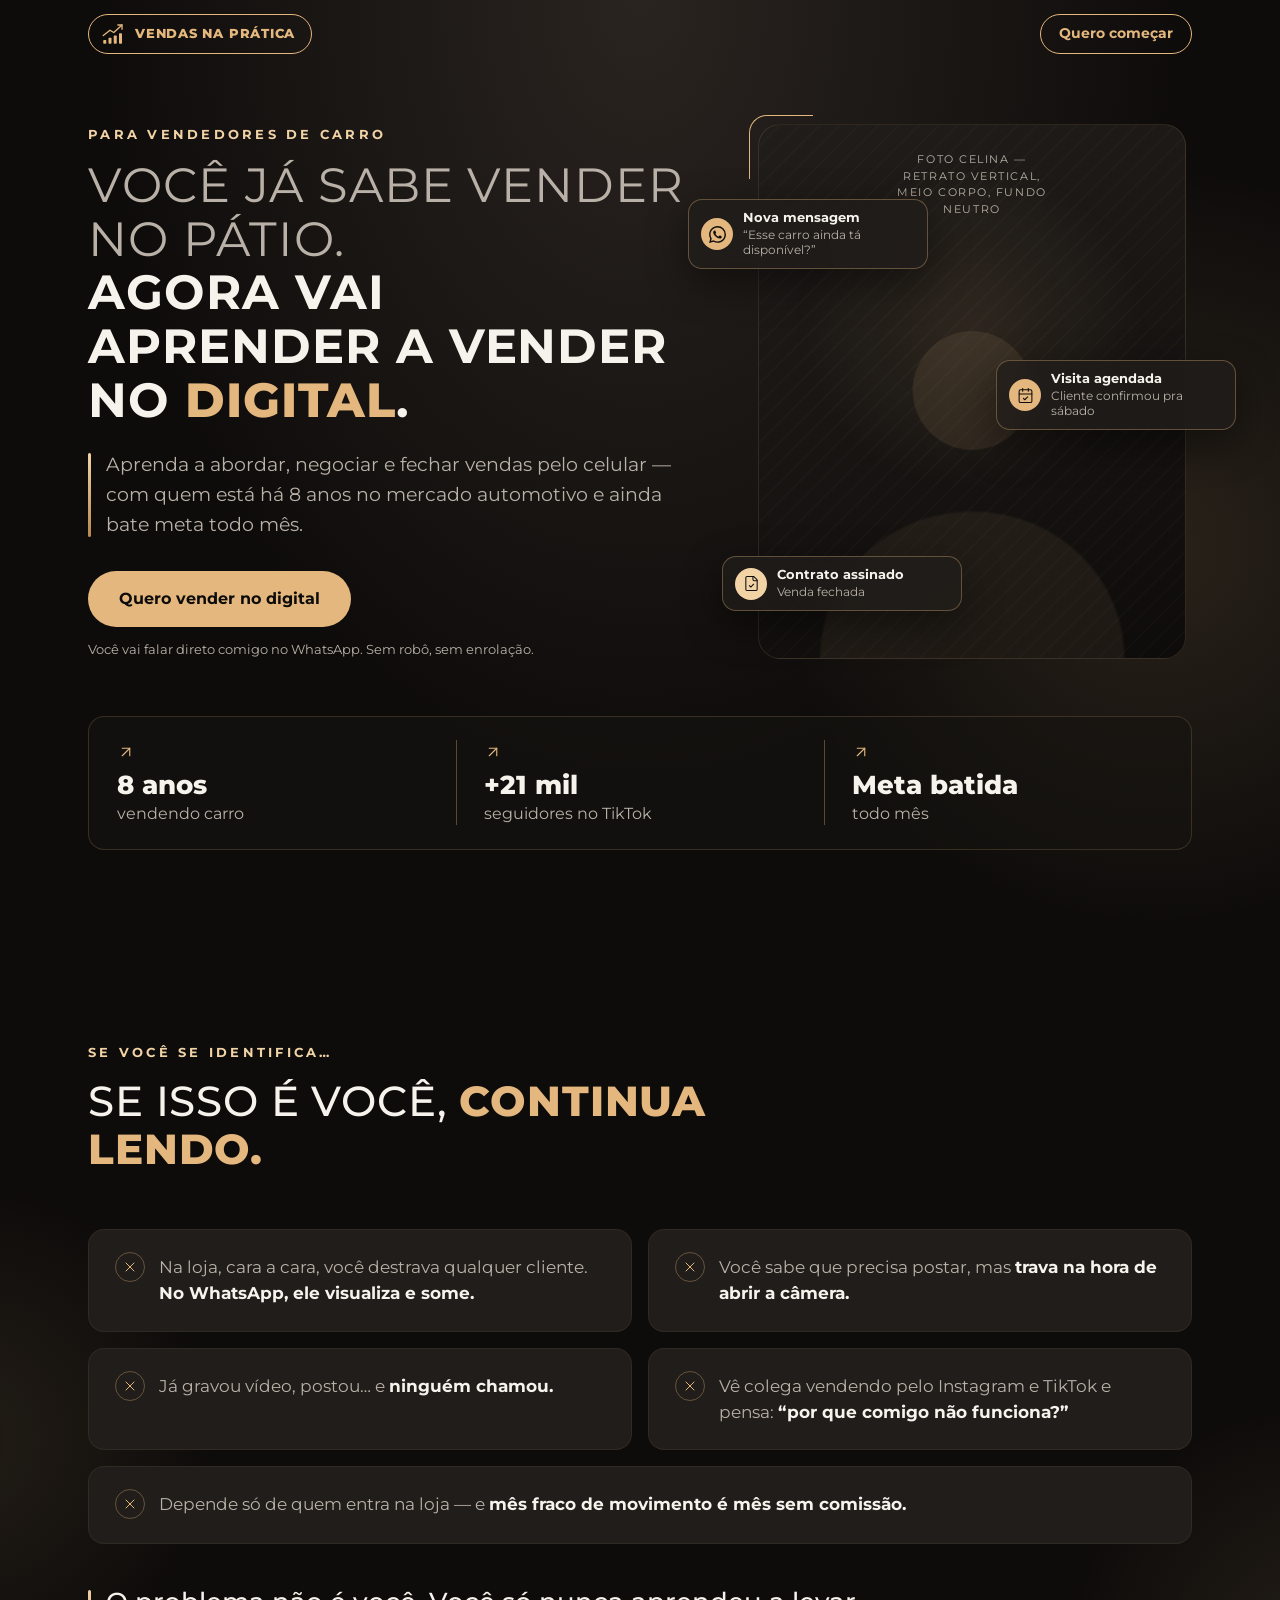
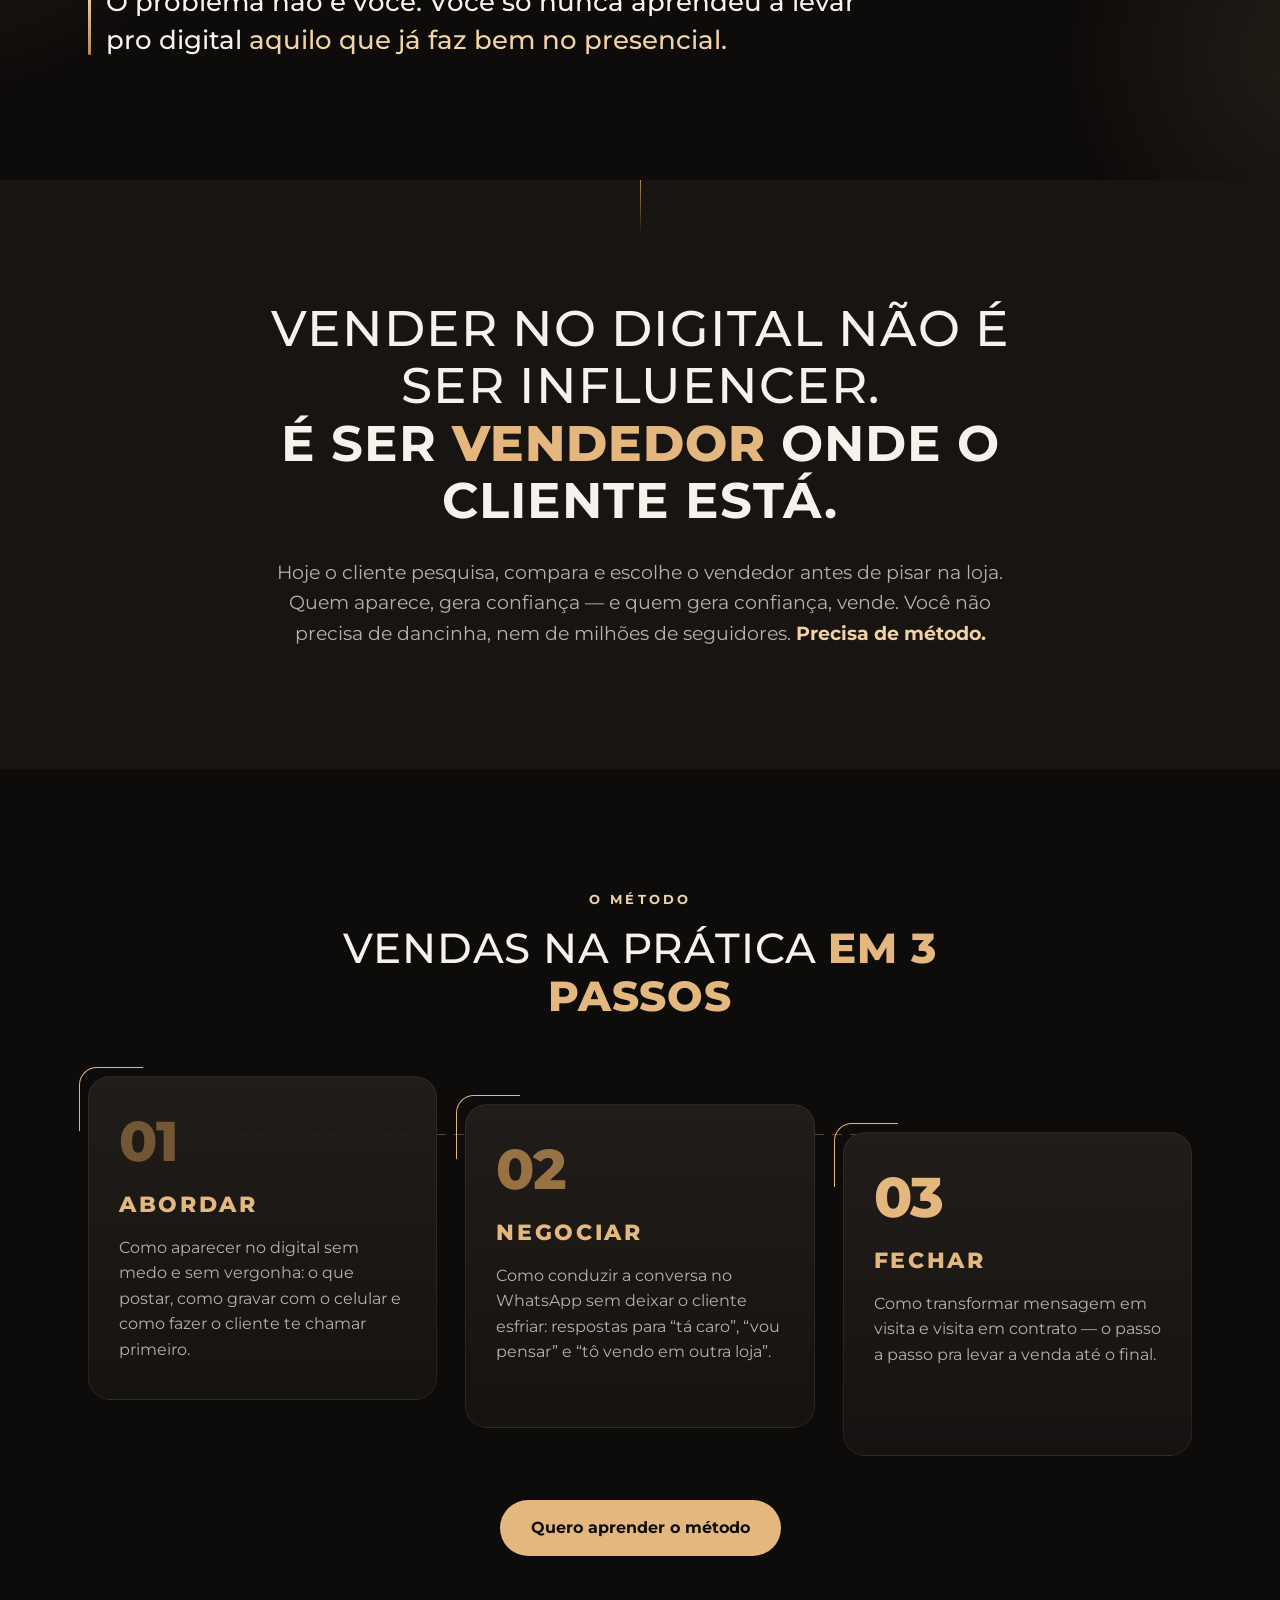
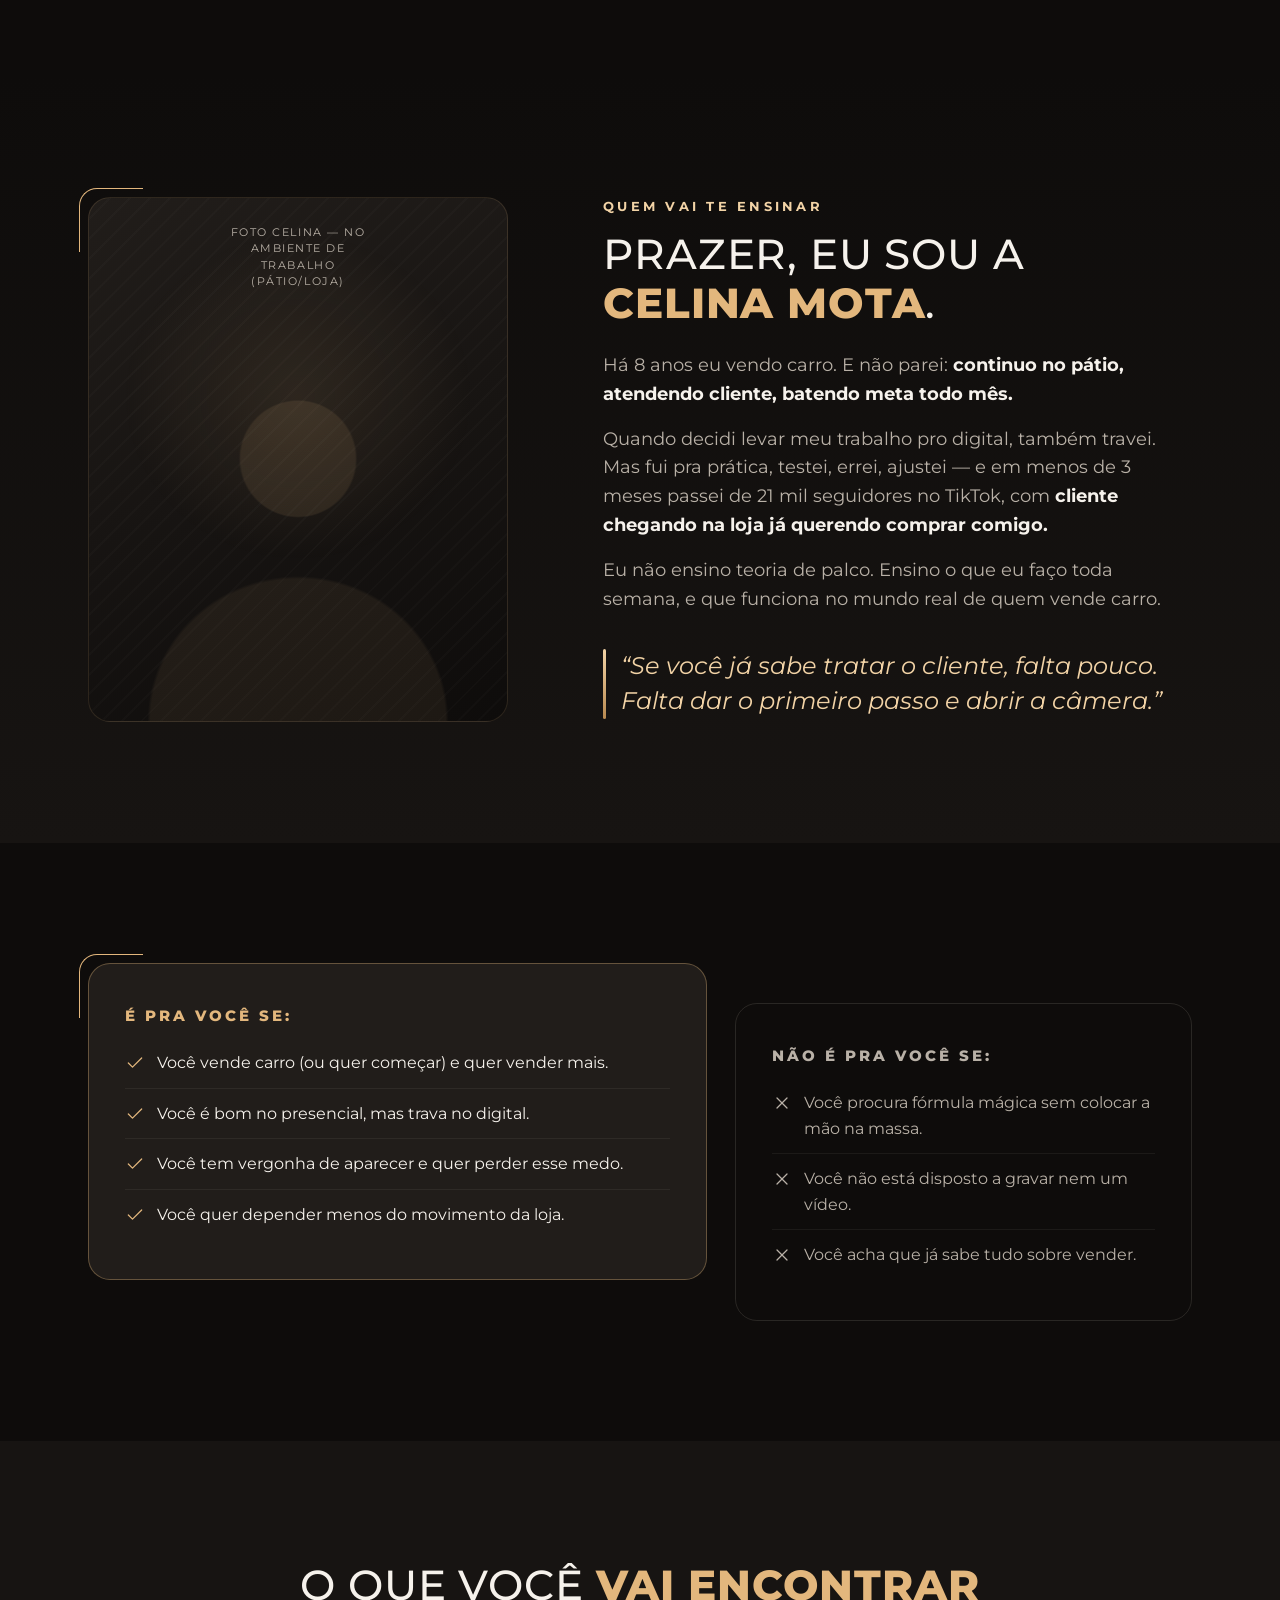
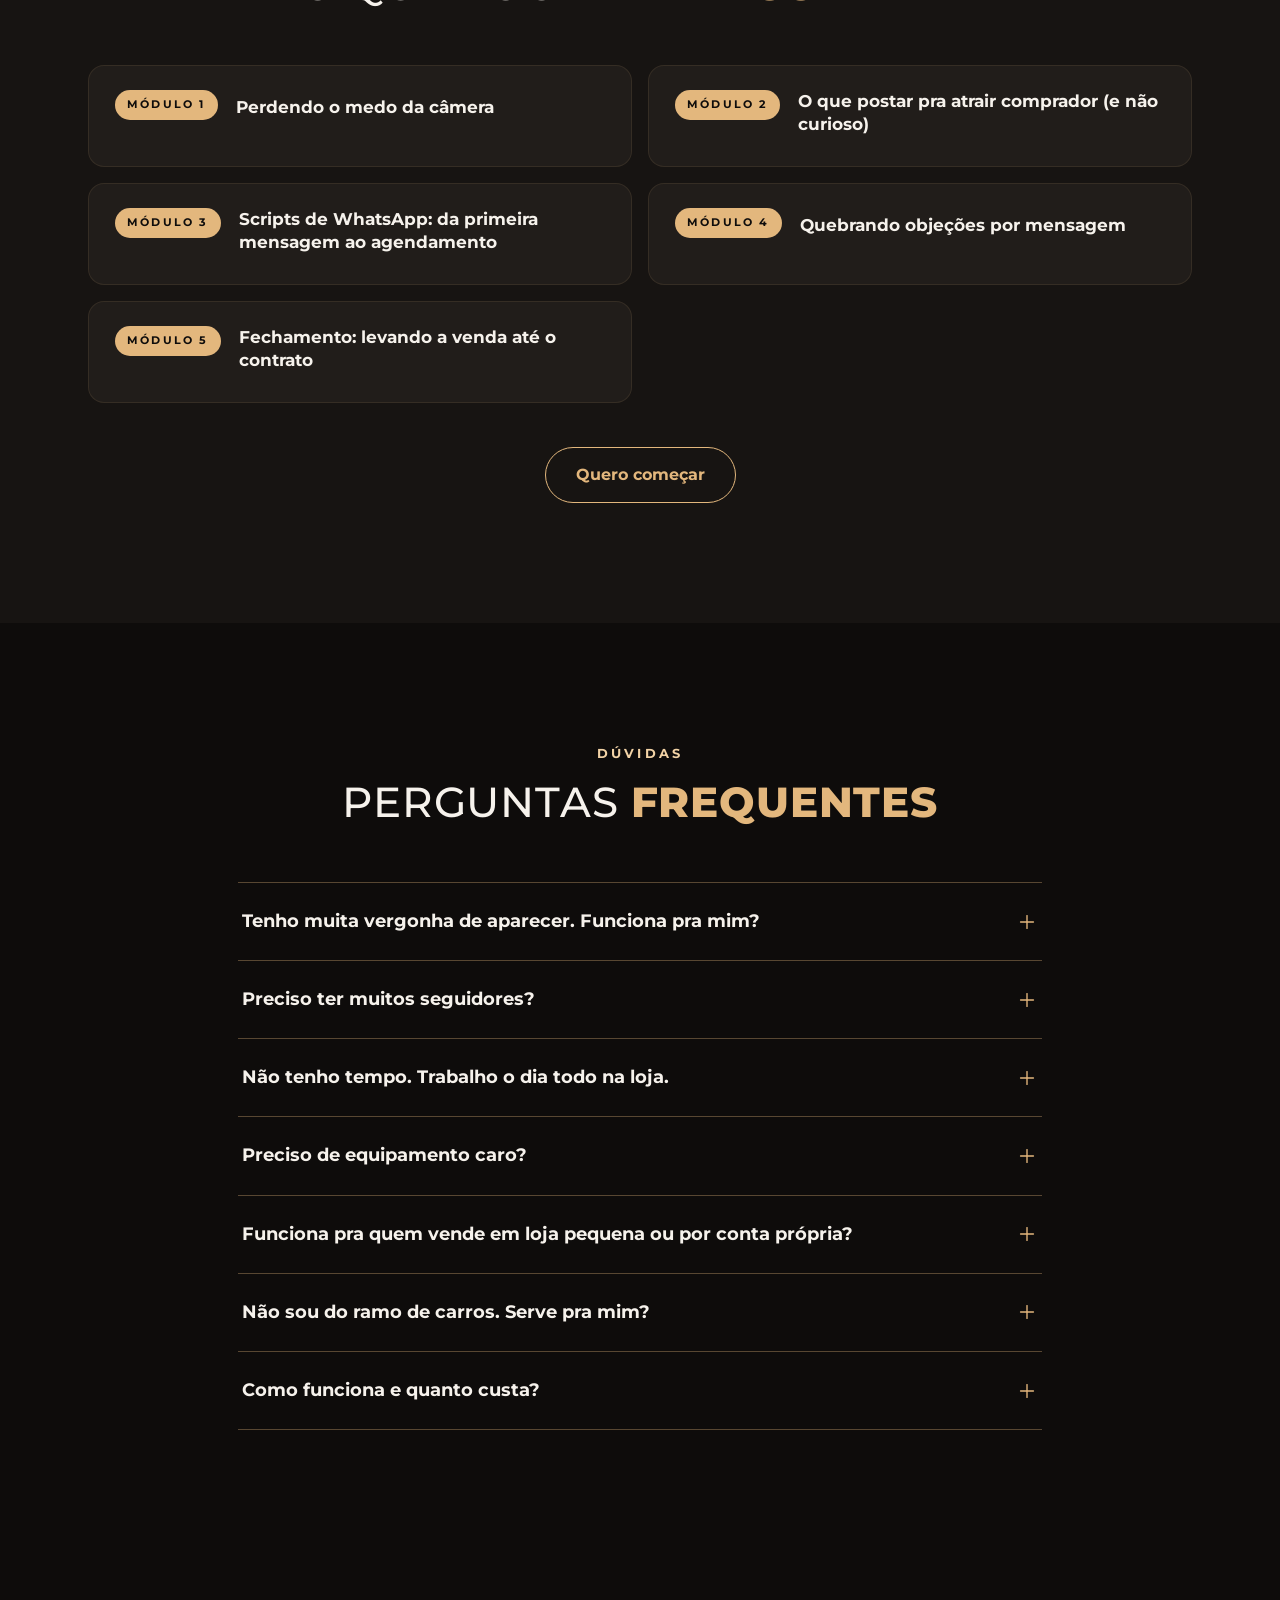
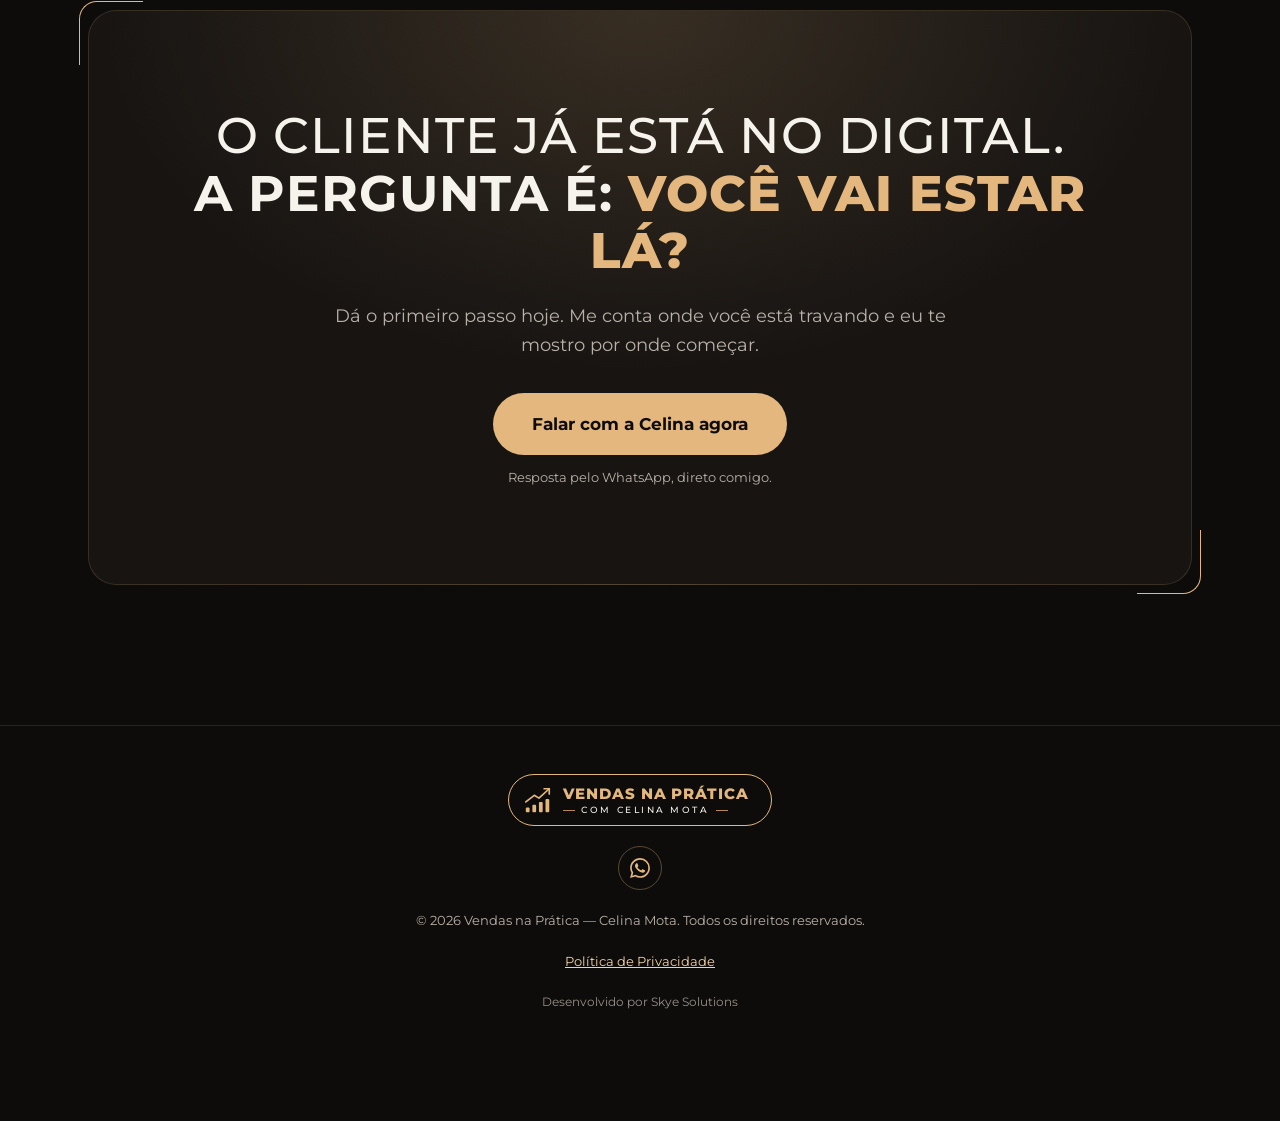
==== index.html @ 95adbbd4 "Landing page Vendas na Prática com Celina Mota Página estática (HTML/CSS/JS) com modal que redirecio" ====
<!doctype html>
<html lang="pt-BR">
<head>
  <meta charset="utf-8">
  <meta name="viewport" content="width=device-width, initial-scale=1, viewport-fit=cover">
  <title>Vendas na Prática — Aprenda a vender carro no digital | Celina Mota</title>
  <meta name="description" content="Aprenda a abordar, negociar e fechar vendas de carro pelo digital com Celina Mota, vendedora há 8 anos e +21 mil seguidores no TikTok.">
  <meta name="theme-color" content="#0E0C0B">
  <link rel="icon" href="assets/favicon.svg" type="image/svg+xml">

  <!-- Open Graph / Twitter -->
  <meta property="og:type" content="website">
  <meta property="og:locale" content="pt_BR">
  <meta property="og:title" content="Vendas na Prática — Aprenda a vender carro no digital | Celina Mota">
  <meta property="og:description" content="Aprenda a abordar, negociar e fechar vendas de carro pelo digital com Celina Mota, vendedora há 8 anos e +21 mil seguidores no TikTok.">
  <meta property="og:image" content="/assets/og-image.jpg">
  <meta property="og:image:width" content="1200">
  <meta property="og:image:height" content="630">
  <meta name="twitter:card" content="summary_large_image">
  <meta name="twitter:title" content="Vendas na Prática — Aprenda a vender carro no digital | Celina Mota">
  <meta name="twitter:description" content="Aprenda a abordar, negociar e fechar vendas de carro pelo digital com Celina Mota, vendedora há 8 anos e +21 mil seguidores no TikTok.">
  <meta name="twitter:image" content="/assets/og-image.jpg">

  <!-- Fontes -->
  <link rel="preconnect" href="https://fonts.googleapis.com">
  <link rel="preconnect" href="https://fonts.gstatic.com" crossorigin>
  <link rel="stylesheet" href="https://fonts.googleapis.com/css2?family=Montserrat:ital,wght@0,400;0,500;0,700;0,800;1,400&display=swap">

  <link rel="stylesheet" href="assets/css/styles.css">
  <script>document.documentElement.classList.add('js');</script>
</head>
<body>

<!-- Ícones (Lucide, traço fino) -->
<svg width="0" height="0" style="position:absolute" aria-hidden="true">
  <defs>
    <symbol id="i-x" viewBox="0 0 24 24"><path d="M18 6 6 18"/><path d="m6 6 12 12"/></symbol>
    <symbol id="i-check" viewBox="0 0 24 24"><path d="M20 6 9 17l-5-5"/></symbol>
    <symbol id="i-plus" viewBox="0 0 24 24"><path d="M5 12h14"/><path d="M12 5v14"/></symbol>
    <symbol id="i-arrow" viewBox="0 0 24 24"><path d="M7 7h10v10"/><path d="M7 17 17 7"/></symbol>
    <symbol id="i-msg" viewBox="0 0 24 24"><path d="M7.9 20A9 9 0 1 0 4 16.1L2 22Z"/></symbol>
    <symbol id="i-cal" viewBox="0 0 24 24"><rect width="18" height="18" x="3" y="4" rx="2"/><path d="M16 2v4"/><path d="M8 2v4"/><path d="M3 10h18"/><path d="m9 16 2 2 4-4"/></symbol>
    <symbol id="i-file" viewBox="0 0 24 24"><path d="M15 2H6a2 2 0 0 0-2 2v16a2 2 0 0 0 2 2h12a2 2 0 0 0 2-2V7Z"/><path d="M14 2v4a2 2 0 0 0 2 2h4"/><path d="m9 15 2 2 4-4"/></symbol>
    <symbol id="i-close" viewBox="0 0 24 24"><path d="M18 6 6 18"/><path d="m6 6 12 12"/></symbol>
    <symbol id="i-insta" viewBox="0 0 24 24"><rect width="20" height="20" x="2" y="2" rx="5" ry="5"/><path d="M16 11.37A4 4 0 1 1 12.63 8 4 4 0 0 1 16 11.37z"/><path d="M17.5 6.5h.01"/></symbol>
    <symbol id="i-play" viewBox="0 0 24 24"><polygon points="6 3 20 12 6 21 6 3"/></symbol>
    <symbol id="i-wa" viewBox="0 0 24 24"><path class="fill" d="M17.472 14.382c-.297-.149-1.758-.867-2.03-.967-.273-.099-.471-.148-.67.15-.197.297-.767.966-.94 1.164-.173.199-.347.223-.644.075-.297-.15-1.255-.463-2.39-1.475-.883-.788-1.48-1.761-1.653-2.059-.173-.297-.018-.458.13-.606.134-.133.298-.347.446-.52.149-.174.198-.298.298-.497.099-.198.05-.371-.025-.52-.075-.149-.669-1.612-.916-2.207-.242-.579-.487-.5-.669-.51-.173-.008-.371-.01-.57-.01-.198 0-.52.074-.792.372-.272.297-1.04 1.016-1.04 2.479 0 1.462 1.065 2.875 1.213 3.074.149.198 2.096 3.2 5.077 4.487.709.306 1.262.489 1.694.625.712.227 1.36.195 1.871.118.571-.085 1.758-.719 2.006-1.413.248-.694.248-1.289.173-1.413-.074-.124-.272-.198-.57-.347m-5.421 7.403h-.004a9.87 9.87 0 0 1-5.031-1.378l-.361-.214-3.741.982.998-3.648-.235-.374a9.86 9.86 0 0 1-1.51-5.26c.001-5.45 4.436-9.884 9.888-9.884 2.64 0 5.122 1.03 6.988 2.898a9.825 9.825 0 0 1 2.893 6.994c-.003 5.45-4.437 9.884-9.885 9.884m8.413-18.297A11.815 11.815 0 0 0 12.05 0C5.495 0 .16 5.335.157 11.892c0 2.096.547 4.142 1.588 5.945L.057 24l6.305-1.654a11.882 11.882 0 0 0 5.683 1.448h.005c6.554 0 11.89-5.335 11.893-11.893a11.821 11.821 0 0 0-3.48-8.413Z"/></symbol>
    <symbol id="i-tiktok" viewBox="0 0 24 24"><path class="fill" d="M16.6 5.82A4.28 4.28 0 0 1 15.54 3h-3.09v12.4a2.59 2.59 0 0 1-2.59 2.5c-1.42 0-2.6-1.16-2.6-2.6 0-1.72 1.66-3.01 3.37-2.48V9.66c-3.45-.46-6.47 2.22-6.47 5.64 0 3.33 2.76 5.7 5.69 5.7 3.14 0 5.69-2.55 5.69-5.7V9.01a7.35 7.35 0 0 0 4.3 1.38V7.3s-1.88.09-3.24-1.48Z"/></symbol>
  </defs>
</svg>

<a class="skip" href="#conteudo">Pular para o conteúdo</a>

<!-- 4.1 HEADER -->
<header class="header" id="topo">
  <div class="wrap header__in">
    <a href="#topo" class="logo-slot" data-logo="compact" aria-label="Vendas na Prática com Celina Mota">Vendas na Prática</a>
    <button type="button" class="btn btn--ghost btn--sm" data-cta="header">Quero começar</button>
  </div>
</header>

<main id="conteudo">

  <!-- 4.2 HERO -->
  <section class="hero" aria-labelledby="hero-title">
    <div class="wrap hero__grid">
      <div class="hero__copy">
        <p class="eyebrow load-in" style="--d:0">PARA VENDEDORES DE CARRO</p>
        <h1 class="h1 load-in" id="hero-title" style="--d:1">VOCÊ JÁ SABE VENDER NO PÁTIO.<br><span class="h-strong">AGORA VAI APRENDER A VENDER NO <em class="kw">DIGITAL</em>.</span></h1>
        <p class="lead bar load-in" style="--d:2">Aprenda a abordar, negociar e fechar vendas pelo celular — com quem está há 8 anos no mercado automotivo e ainda bate meta todo mês.</p>
        <div class="hero__cta load-in" style="--d:3">
          <button type="button" class="btn btn--primary btn--lg" data-cta="hero">Quero vender no digital</button>
          <p class="micro">Você vai falar direto comigo no WhatsApp. Sem robô, sem enrolação.</p>
        </div>
      </div>

      <div class="hero__visual">
        <figure class="media media--hero corner">
          <img src="assets/celina-hero.webp" alt="Celina Mota, vendedora de carros e criadora do Vendas na Prática" width="800" height="1000" fetchpriority="high" onerror="this.remove()">
          <figcaption class="ph" aria-hidden="true"><span>FOTO CELINA — retrato vertical, meio corpo, fundo neutro</span></figcaption>
        </figure>

        <!-- Ilustração do caminho de uma venda pelo digital (decorativo) -->
        <div class="notif notif--1" aria-hidden="true">
          <span class="notif__ic"><svg class="i i--fill"><use href="#i-wa"/></svg></span>
          <span><b>Nova mensagem</b><small>“Esse carro ainda tá disponível?”</small></span>
        </div>
        <div class="notif notif--2" aria-hidden="true">
          <span class="notif__ic"><svg class="i"><use href="#i-cal"/></svg></span>
          <span><b>Visita agendada</b><small>Cliente confirmou pra sábado</small></span>
        </div>
        <div class="notif notif--3" aria-hidden="true">
          <span class="notif__ic"><svg class="i"><use href="#i-file"/></svg></span>
          <span><b>Contrato assinado</b><small>Venda fechada</small></span>
        </div>
      </div>
    </div>

    <div class="wrap">
      <ul class="proof" aria-label="Quem é a Celina em números">
        <li><svg class="i proof__ic" aria-hidden="true"><use href="#i-arrow"/></svg><strong>8 anos</strong><span>vendendo carro</span></li>
        <li><svg class="i proof__ic" aria-hidden="true"><use href="#i-arrow"/></svg><strong>+21 mil</strong><span>seguidores no TikTok</span></li>
        <li><svg class="i proof__ic" aria-hidden="true"><use href="#i-arrow"/></svg><strong>Meta batida</strong><span>todo mês</span></li>
      </ul>
    </div>
  </section>

  <!-- 4.3 IDENTIFICAÇÃO -->
  <section class="sec sec--pain glow" aria-labelledby="dor-title">
    <div class="wrap">
      <header class="sec__head reveal">
        <p class="eyebrow">SE VOCÊ SE IDENTIFICA…</p>
        <h2 class="h2" id="dor-title">SE ISSO É VOCÊ, <span class="kw">CONTINUA LENDO.</span></h2>
      </header>

      <ul class="pain">
        <li class="pain__item reveal"><svg class="i pain__ic" aria-hidden="true"><use href="#i-x"/></svg><p>Na loja, cara a cara, você destrava qualquer cliente. <strong>No WhatsApp, ele visualiza e some.</strong></p></li>
        <li class="pain__item reveal"><svg class="i pain__ic" aria-hidden="true"><use href="#i-x"/></svg><p>Você sabe que precisa postar, mas <strong>trava na hora de abrir a câmera.</strong></p></li>
        <li class="pain__item reveal"><svg class="i pain__ic" aria-hidden="true"><use href="#i-x"/></svg><p>Já gravou vídeo, postou… e <strong>ninguém chamou.</strong></p></li>
        <li class="pain__item reveal"><svg class="i pain__ic" aria-hidden="true"><use href="#i-x"/></svg><p>Vê colega vendendo pelo Instagram e TikTok e pensa: <strong>“por que comigo não funciona?”</strong></p></li>
        <li class="pain__item pain__item--wide reveal"><svg class="i pain__ic" aria-hidden="true"><use href="#i-x"/></svg><p>Depende só de quem entra na loja — e <strong>mês fraco de movimento é mês sem comissão.</strong></p></li>
      </ul>

      <p class="pain__close bar reveal">O problema não é você. Você só nunca aprendeu a levar pro digital <span class="gold-l">aquilo que já faz bem no presencial.</span></p>
    </div>
  </section>

  <!-- 4.4 A VIRADA -->
  <section class="sec sec--turn" aria-labelledby="virada-title">
    <div class="wrap wrap--narrow turn reveal">
      <h2 class="h2 h2--xl" id="virada-title">VENDER NO DIGITAL NÃO É SER INFLUENCER.<br><span class="h-strong">É SER <em class="kw">VENDEDOR</em> ONDE O CLIENTE ESTÁ.</span></h2>
      <p class="turn__text">Hoje o cliente pesquisa, compara e escolhe o vendedor antes de pisar na loja. Quem aparece, gera confiança — e quem gera confiança, vende. Você não precisa de dancinha, nem de milhões de seguidores. <strong>Precisa de método.</strong></p>
    </div>
  </section>

  <!-- 4.5 O MÉTODO -->
  <section class="sec" aria-labelledby="metodo-title">
    <div class="wrap">
      <header class="sec__head sec__head--center reveal">
        <p class="eyebrow">O MÉTODO</p>
        <h2 class="h2" id="metodo-title">VENDAS NA PRÁTICA <span class="kw">EM 3 PASSOS</span></h2>
      </header>

      <ol class="steps">
        <li class="step corner reveal">
          <span class="step__n" aria-hidden="true">01</span>
          <h3 class="step__t">ABORDAR</h3>
          <p>Como aparecer no digital sem medo e sem vergonha: o que postar, como gravar com o celular e como fazer o cliente te chamar primeiro.</p>
        </li>
        <li class="step corner reveal">
          <span class="step__n" aria-hidden="true">02</span>
          <h3 class="step__t">NEGOCIAR</h3>
          <p>Como conduzir a conversa no WhatsApp sem deixar o cliente esfriar: respostas para “tá caro”, “vou pensar” e “tô vendo em outra loja”.</p>
        </li>
        <li class="step corner reveal">
          <span class="step__n" aria-hidden="true">03</span>
          <h3 class="step__t">FECHAR</h3>
          <p>Como transformar mensagem em visita e visita em contrato — o passo a passo pra levar a venda até o final.</p>
        </li>
      </ol>

      <div class="cta-row reveal">
        <button type="button" class="btn btn--primary btn--lg" data-cta="metodo">Quero aprender o método</button>
      </div>
    </div>
  </section>

  <!-- 4.6 SOBRE -->
  <section class="sec sec--about" aria-labelledby="sobre-title">
    <div class="wrap about">
      <figure class="media media--about corner reveal">
        <img src="assets/celina-sobre.webp" alt="Celina Mota no pátio da loja onde trabalha" width="800" height="1000" loading="lazy" onerror="this.remove()">
        <figcaption class="ph" aria-hidden="true"><span>FOTO CELINA — no ambiente de trabalho (pátio/loja)</span></figcaption>
      </figure>

      <div class="about__copy reveal">
        <p class="eyebrow">QUEM VAI TE ENSINAR</p>
        <h2 class="h2" id="sobre-title">PRAZER, EU SOU A <span class="kw">CELINA MOTA</span>.</h2>
        <div class="prose">
          <p>Há 8 anos eu vendo carro. E não parei: <strong>continuo no pátio, atendendo cliente, batendo meta todo mês.</strong></p>
          <!-- ⚠️ Revisar com a Celina: confirmar "também travei". Se não for verdade, trocar por:
               "Eu vi muito vendedor bom travar no digital — e decidi organizar o que funcionou pra mim." -->
          <p>Quando decidi levar meu trabalho pro digital, também travei. Mas fui pra prática, testei, errei, ajustei — e em menos de 3 meses passei de 21 mil seguidores no TikTok, com <strong>cliente chegando na loja já querendo comprar comigo.</strong></p>
          <p>Eu não ensino teoria de palco. Ensino o que eu faço toda semana, e que funciona no mundo real de quem vende carro.</p>
        </div>
        <blockquote class="quote bar">
          <p>“Se você já sabe tratar o cliente, falta pouco. Falta dar o primeiro passo e abrir a câmera.”</p>
        </blockquote>
      </div>
    </div>
  </section>

  <!-- 4.7 PRA QUEM É / NÃO É -->
  <section class="sec" aria-labelledby="fit-title">
    <div class="wrap">
      <h2 class="visually-hidden" id="fit-title">Pra quem é e pra quem não é</h2>
      <div class="fit">
        <div class="fit__col fit__col--yes corner reveal">
          <h3 class="fit__t">É pra você se:</h3>
          <ul>
            <li><svg class="i" aria-hidden="true"><use href="#i-check"/></svg>Você vende carro (ou quer começar) e quer vender mais.</li>
            <li><svg class="i" aria-hidden="true"><use href="#i-check"/></svg>Você é bom no presencial, mas trava no digital.</li>
            <li><svg class="i" aria-hidden="true"><use href="#i-check"/></svg>Você tem vergonha de aparecer e quer perder esse medo.</li>
            <li><svg class="i" aria-hidden="true"><use href="#i-check"/></svg>Você quer depender menos do movimento da loja.</li>
          </ul>
        </div>
        <div class="fit__col fit__col--no reveal">
          <h3 class="fit__t">Não é pra você se:</h3>
          <ul>
            <li><svg class="i" aria-hidden="true"><use href="#i-x"/></svg>Você procura fórmula mágica sem colocar a mão na massa.</li>
            <li><svg class="i" aria-hidden="true"><use href="#i-x"/></svg>Você não está disposto a gravar nem um vídeo.</li>
            <li><svg class="i" aria-hidden="true"><use href="#i-x"/></svg>Você acha que já sabe tudo sobre vender.</li>
          </ul>
        </div>
      </div>
    </div>
  </section>

  <!-- 4.8 O QUE VOCÊ RECEBE (itens vêm do config.js) -->
  <section class="sec sec--alt" aria-labelledby="recebe-title">
    <div class="wrap">
      <header class="sec__head sec__head--center reveal">
        <h2 class="h2" id="recebe-title">O QUE VOCÊ <span class="kw">VAI ENCONTRAR</span></h2>
      </header>
      <ul class="deliver" id="deliver-list"></ul>
      <div class="cta-row reveal">
        <button type="button" class="btn btn--ghost btn--lg" data-cta="recebe">Quero começar</button>
      </div>
    </div>
  </section>

  <!-- 4.9 PROVA SOCIAL (oculta até showTestimonials = true) -->
  <section class="sec" id="depoimentos" aria-labelledby="depo-title" hidden>
    <div class="wrap">
      <header class="sec__head sec__head--center">
        <h2 class="h2" id="depo-title">QUEM JÁ ESTÁ <span class="kw">VENDENDO NO DIGITAL</span></h2>
      </header>
      <ul class="testi" id="testi-list"></ul>
    </div>
  </section>

  <!-- Alternativa à 4.9: vídeos do TikTok (aparece só se houver links no config) -->
  <section class="sec" id="tiktok-videos" aria-labelledby="tt-title" hidden>
    <div class="wrap">
      <header class="sec__head sec__head--center">
        <h2 class="h2" id="tt-title">VEJA COMO EU FAÇO <span class="kw">NA PRÁTICA</span></h2>
      </header>
      <ul class="videos" id="video-list"></ul>
    </div>
  </section>

  <!-- 4.10 FAQ -->
  <section class="sec sec--faq" aria-labelledby="faq-title">
    <div class="wrap wrap--narrow">
      <header class="sec__head sec__head--center reveal">
        <p class="eyebrow">DÚVIDAS</p>
        <h2 class="h2" id="faq-title">PERGUNTAS <span class="kw">FREQUENTES</span></h2>
      </header>
      <div class="faq" id="faq">
        <div class="faq__item">
          <h3><button type="button" class="faq__q" aria-expanded="false" aria-controls="faq-1">Tenho muita vergonha de aparecer. Funciona pra mim?<svg class="i" aria-hidden="true"><use href="#i-plus"/></svg></button></h3>
          <div class="faq__a" id="faq-1" role="region"><div><p>Funciona — e é justamente por aí que a gente começa. Você aprende a gravar de um jeito simples, no seu ritmo, até ficar natural.</p></div></div>
        </div>
        <div class="faq__item">
          <h3><button type="button" class="faq__q" aria-expanded="false" aria-controls="faq-2">Preciso ter muitos seguidores?<svg class="i" aria-hidden="true"><use href="#i-plus"/></svg></button></h3>
          <div class="faq__a" id="faq-2" role="region"><div><p>Não. Vender no digital não tem a ver com fama. Com poucas pessoas certas te vendo, você já gera conversa e venda.</p></div></div>
        </div>
        <div class="faq__item">
          <h3><button type="button" class="faq__q" aria-expanded="false" aria-controls="faq-3">Não tenho tempo. Trabalho o dia todo na loja.<svg class="i" aria-hidden="true"><use href="#i-plus"/></svg></button></h3>
          <div class="faq__a" id="faq-3" role="region"><div><p>Eu também. Tudo que eu ensino cabe na rotina de quem está no pátio — dá pra gravar e responder entre um atendimento e outro.</p></div></div>
        </div>
        <div class="faq__item">
          <h3><button type="button" class="faq__q" aria-expanded="false" aria-controls="faq-4">Preciso de equipamento caro?<svg class="i" aria-hidden="true"><use href="#i-plus"/></svg></button></h3>
          <div class="faq__a" id="faq-4" role="region"><div><p>Não. Seu celular basta.</p></div></div>
        </div>
        <div class="faq__item">
          <h3><button type="button" class="faq__q" aria-expanded="false" aria-controls="faq-5">Funciona pra quem vende em loja pequena ou por conta própria?<svg class="i" aria-hidden="true"><use href="#i-plus"/></svg></button></h3>
          <div class="faq__a" id="faq-5" role="region"><div><p>Sim. O método serve pra concessionária, loja de seminovos ou quem vende sozinho.</p></div></div>
        </div>
        <div class="faq__item">
          <h3><button type="button" class="faq__q" aria-expanded="false" aria-controls="faq-6">Não sou do ramo de carros. Serve pra mim?<svg class="i" aria-hidden="true"><use href="#i-plus"/></svg></button></h3>
          <div class="faq__a" id="faq-6" role="region"><div><p>O foco são veículos, mas a lógica de abordar, negociar e fechar no digital serve pra qualquer venda consultiva. Me chama que eu te digo se faz sentido pro seu caso.</p></div></div>
        </div>
        <div class="faq__item">
          <h3><button type="button" class="faq__q" aria-expanded="false" aria-controls="faq-7">Como funciona e quanto custa?<svg class="i" aria-hidden="true"><use href="#i-plus"/></svg></button></h3>
          <div class="faq__a" id="faq-7" role="region"><div><p>Me chama no WhatsApp. Eu te explico tudo e vejo se o Vendas na Prática é o próximo passo certo pra você.</p></div></div>
        </div>
      </div>
    </div>
  </section>

  <!-- 4.11 CTA FINAL -->
  <section class="final" aria-labelledby="final-title">
    <div class="wrap">
      <div class="final__box corner reveal">
        <h2 class="h2 h2--xl" id="final-title">O CLIENTE JÁ ESTÁ NO DIGITAL.<br><span class="h-strong">A PERGUNTA É: <em class="kw">VOCÊ VAI ESTAR LÁ?</em></span></h2>
        <p class="final__text">Dá o primeiro passo hoje. Me conta onde você está travando e eu te mostro por onde começar.</p>
        <button type="button" class="btn btn--primary btn--xl" data-cta="final">Falar com a Celina agora</button>
        <p class="micro">Resposta pelo WhatsApp, direto comigo.</p>
      </div>
    </div>
  </section>
</main>

<!-- 4.12 FOOTER -->
<footer class="footer">
  <div class="wrap footer__in">
    <span class="logo-slot" data-logo="full">Vendas na Prática com Celina Mota</span>
    <ul class="social" aria-label="Redes sociais">
      <li data-social="tiktok" hidden><a href="#" target="_blank" rel="noopener" aria-label="TikTok da Celina"><svg class="i i--fill"><use href="#i-tiktok"/></svg></a></li>
      <li data-social="instagram" hidden><a href="#" target="_blank" rel="noopener" aria-label="Instagram da Celina"><svg class="i"><use href="#i-insta"/></svg></a></li>
      <li><a href="#" data-direct="footer" aria-label="WhatsApp da Celina"><svg class="i i--fill"><use href="#i-wa"/></svg></a></li>
    </ul>
    <p class="footer__legal">© <span data-year>2026</span> Vendas na Prática — Celina Mota. Todos os direitos reservados.</p>
    <p class="footer__links"><a href="privacidade.html">Política de Privacidade</a></p>
    <p class="footer__credit" data-credit hidden></p>
  </div>
</footer>

<!-- Botão flutuante -->
<button type="button" class="fab" data-cta="flutuante" aria-label="Falar com a Celina no WhatsApp" tabindex="-1">
  <svg class="i i--fill" aria-hidden="true"><use href="#i-wa"/></svg>
</button>

<!-- MODAL / BOTTOM SHEET -->
<div class="modal" id="lead-modal" hidden>
  <div class="modal__backdrop" data-close></div>
  <div class="modal__panel corner" role="dialog" aria-modal="true" aria-labelledby="modal-title" aria-describedby="modal-desc">
    <span class="modal__grip" aria-hidden="true"></span>
    <button type="button" class="modal__close" data-close aria-label="Fechar"><svg class="i"><use href="#i-close"/></svg></button>

    <p class="eyebrow">VENDAS NA PRÁTICA</p>
    <h2 class="modal__title" id="modal-title">Me conta rapidinho quem é você</h2>
    <p class="modal__desc" id="modal-desc">São 3 respostas. Depois disso você cai direto no meu WhatsApp, com a mensagem pronta.</p>

    <form class="form" id="lead-form" novalidate>
      <div class="field">
        <label for="f-nome">Seu nome</label>
        <input id="f-nome" name="nome" type="text" autocomplete="given-name" autocapitalize="words" enterkeyhint="next" required maxlength="60" placeholder="Ex.: Rafael" aria-describedby="e-nome">
        <p class="field__err" id="e-nome" aria-live="polite"></p>
      </div>
      <div class="field">
        <label for="f-onde">Onde você vende?</label>
        <div class="select">
          <select id="f-onde" name="onde_vende" required aria-describedby="e-onde">
            <option value="" selected disabled>Escolha uma opção</option>
            <option>Concessionária</option>
            <option>Loja de seminovos</option>
            <option>Vendo por conta própria</option>
            <option>Outro ramo</option>
          </select>
        </div>
        <p class="field__err" id="e-onde" aria-live="polite"></p>
      </div>
      <div class="field">
        <label for="f-trava">Seu maior travamento hoje</label>
        <div class="select">
          <select id="f-trava" name="travamento" required aria-describedby="e-trava">
            <option value="" selected disabled>Escolha uma opção</option>
            <option>Tenho vergonha de gravar</option>
            <option>Posto mas ninguém chama</option>
            <option>Cliente chama no WhatsApp e some</option>
            <option>Não sei negociar por mensagem</option>
            <option>Quero começar do zero</option>
          </select>
        </div>
        <p class="field__err" id="e-trava" aria-live="polite"></p>
      </div>

      <button type="submit" class="btn btn--primary btn--lg btn--block">
        <svg class="i i--fill" aria-hidden="true"><use href="#i-wa"/></svg>
        Falar com a Celina no WhatsApp
      </button>
      <p class="form__trust">Seus dados só servem pra eu te responder. <a href="privacidade.html">Privacidade</a></p>
      <p class="form__escape">Prefere ir direto? <a href="#" data-direct="modal">Chamar no WhatsApp</a></p>
    </form>
  </div>
</div>

<script src="assets/js/config.js"></script>
<script src="assets/js/main.js" defer></script>
</body>
</html>
---- assets/css/styles.css ----
/* ============================================================
   Vendas na Prática — Celina Mota
   Paleta e tipografia: exatamente as do briefing (seção 2).
   ============================================================ */
:root {
  --bg:          #0E0C0B;
  --bg-2:        #171412;
  --bg-3:        #211D1A;
  --gold:        #E3B77D;
  --gold-light:  #F2D3A6;
  --gold-dark:   #B8894F;
  --text:        #F6F2EC;
  --text-muted:  #B9B1A7;
  --line:        rgba(227,183,125,.35);

  --font: "Montserrat", system-ui, -apple-system, "Segoe UI", Roboto, sans-serif;
  --gutter: 20px;
  --maxw: 1160px;
  --r-lg: 22px;
  --r-md: 16px;
  --header-h: 68px;
  --ease: cubic-bezier(.2,.7,.2,1);
}

/* ---------- Base ---------- */
*, *::before, *::after { box-sizing: border-box; }
html { -webkit-text-size-adjust: 100%; scroll-behavior: smooth; scroll-padding-top: calc(var(--header-h) + 12px); }
body {
  margin: 0;
  background: var(--bg);
  color: var(--text);
  font-family: var(--font);
  font-size: 17px;
  line-height: 1.6;
  font-weight: 400;
  overflow-x: clip;
  -webkit-font-smoothing: antialiased;
  text-rendering: optimizeLegibility;
}
@media (min-width: 900px) { body { font-size: 18px; } }
img { max-width: 100%; display: block; }
p { margin: 0; }
h1, h2, h3 { margin: 0; }
ul, ol { margin: 0; padding: 0; list-style: none; }
a { color: var(--gold-light); }
button { font: inherit; color: inherit; }
strong, b { font-weight: 700; color: var(--text); }
em { font-style: normal; }
::selection { background: var(--gold); color: var(--bg); }
[hidden] { display: none !important; }

:focus-visible { outline: 2px solid var(--gold-light); outline-offset: 3px; border-radius: 6px; }

.visually-hidden {
  position: absolute !important; width: 1px; height: 1px; overflow: hidden;
  clip: rect(0 0 0 0); clip-path: inset(50%); white-space: nowrap;
}
.skip {
  position: absolute; left: 12px; top: -60px; z-index: 100;
  background: var(--gold); color: var(--bg); padding: 10px 16px; border-radius: 999px; font-weight: 700; text-decoration: none;
}
.skip:focus { top: 12px; }

.wrap { width: 100%; max-width: var(--maxw); margin-inline: auto; padding-inline: var(--gutter); }
.wrap--narrow { max-width: 860px; }
@media (min-width: 600px) { :root { --gutter: 28px; } }

/* ---------- Ícones ---------- */
.i { width: 20px; height: 20px; flex: none; fill: none; stroke: currentColor; stroke-width: 1.5; stroke-linecap: round; stroke-linejoin: round; }
.i--fill { fill: currentColor; stroke: none; }

/* ---------- Tipografia ---------- */
.eyebrow {
  font-size: 12px; font-weight: 700; letter-spacing: .25em; text-transform: uppercase;
  color: var(--gold-light); margin-bottom: 14px;
}
@media (min-width: 900px) { .eyebrow { font-size: 13px; } }

.h1, .h2 { text-transform: uppercase; letter-spacing: .02em; overflow-wrap: break-word; hyphens: manual; }

/* Títulos: linha de “contexto” em 400 + linha de “virada” em 700, palavra-chave em ouro 800 */
.h1 {
  font-size: clamp(27px, 7.4vw, 48px);
  line-height: 1.12;
  font-weight: 400;
  color: var(--text-muted);
}
.h2 {
  font-size: clamp(24px, 6.2vw, 42px);
  line-height: 1.15;
  font-weight: 500;
}
.h2--xl { font-size: clamp(26px, 6.8vw, 50px); }
.h-strong { font-weight: 700; color: var(--text); }
.kw { color: var(--gold); font-weight: 800; }

.lead { font-size: 17px; color: var(--text-muted); max-width: 34em; }
@media (min-width: 900px) { .lead { font-size: 19px; } }

.micro { font-size: 13px; color: var(--text-muted); margin-top: 12px; }
.gold-l { color: var(--gold-light); }

/* Barra vertical dourada (assinatura) */
.bar { position: relative; padding-left: 18px; }
.bar::before {
  content: ""; position: absolute; left: 0; top: .2em; bottom: .2em; width: 3px;
  border-radius: 3px; background: linear-gradient(var(--gold-light), var(--gold-dark));
}

/* Moldura em canto (assinatura) */
.corner { position: relative; }
.corner::before {
  content: ""; position: absolute; z-index: 2; pointer-events: none;
  top: -10px; left: -10px; width: 64px; height: 64px;
  border-top: 1px solid var(--gold); border-left: 1px solid var(--gold);
  border-top-left-radius: 18px;
}

/* ---------- Botões ---------- */
.btn {
  display: inline-flex; align-items: center; justify-content: center; gap: 10px;
  border-radius: 999px; border: 1px solid transparent; cursor: pointer;
  font-weight: 700; text-decoration: none; text-align: center; line-height: 1.2;
  min-height: 48px; padding: 12px 26px;
  transition: transform .2s var(--ease), box-shadow .25s var(--ease), background-color .2s, color .2s, border-color .2s;
  -webkit-tap-highlight-color: transparent;
}
.btn--primary { background: var(--gold); color: var(--bg); }
.btn--primary:hover { background: var(--gold-light); box-shadow: 0 8px 30px rgba(227,183,125,.25); transform: translateY(-1px); }
.btn--primary:active { transform: translateY(0); }
.btn--ghost { background: transparent; color: var(--gold); border-color: var(--gold); }
.btn--ghost:hover { background: rgba(227,183,125,.08); color: var(--gold-light); border-color: var(--gold-light); box-shadow: 0 8px 30px rgba(227,183,125,.12); }
.btn--sm { min-height: 40px; padding: 8px 18px; font-size: 14px; white-space: nowrap; }
.btn--lg { min-height: 56px; padding: 14px 30px; font-size: 16px; }
.btn--xl { min-height: 62px; padding: 16px 38px; font-size: 17px; }
.btn--block { width: 100%; }
.btn .i { width: 20px; height: 20px; }

/* ---------- Logo (componente) ---------- */
.logo-slot { text-decoration: none; color: var(--gold); font-weight: 800; font-size: 13px; letter-spacing: .08em; text-transform: uppercase; }
.logo {
  display: inline-flex; align-items: center; gap: 10px;
  border: 1px solid var(--gold); border-radius: 999px;
  padding: 7px 16px 7px 12px; color: var(--gold); text-decoration: none; line-height: 1;
}
.logo__ic { width: 24px; height: 24px; flex: none; }
.logo__txt { display: flex; flex-direction: column; gap: 5px; }
.logo__name { font-weight: 800; font-size: 13px; letter-spacing: .06em; white-space: nowrap; }
.logo__by {
  display: flex; align-items: center; gap: 6px;
  font-weight: 500; font-size: 8.5px; letter-spacing: .3em; color: var(--text); white-space: nowrap;
}
.logo__by::before, .logo__by::after { content: ""; height: 1px; width: 12px; background: var(--gold-dark); }
.logo--full { padding: 10px 22px 10px 14px; }
.logo--full .logo__ic { width: 30px; height: 30px; }
.logo--full .logo__name { font-size: 15px; }
.logo img { height: 36px; width: auto; }

/* ---------- Header ---------- */
.header {
  position: fixed; inset: 0 0 auto 0; z-index: 40; height: var(--header-h);
  display: flex; align-items: center;
  transition: background-color .3s, backdrop-filter .3s, border-color .3s;
  border-bottom: 1px solid transparent;
}
.header.is-scrolled {
  background: rgba(14,12,11,.72);
  -webkit-backdrop-filter: blur(14px) saturate(140%);
  backdrop-filter: blur(14px) saturate(140%);
  border-bottom-color: rgba(227,183,125,.14);
}
.header__in { display: flex; align-items: center; justify-content: space-between; gap: 12px; }
@media (max-width: 440px) {
  .header .logo { padding: 6px 12px 6px 9px; gap: 8px; }
  .header .logo__ic { width: 20px; height: 20px; }
  .header .logo__name { font-size: 11px; letter-spacing: .04em; }
  .header .btn--sm { padding: 8px 14px; font-size: 13px; min-height: 38px; }
}

/* ---------- Hero ---------- */
.hero {
  position: relative;
  padding: calc(var(--header-h) + 28px) 0 56px;
  background: radial-gradient(ellipse at top, #2A2420 0%, #0E0C0B 60%);
  isolation: isolate;
  overflow-x: clip;
}
.hero::after { /* brilho dourado lateral, como na referência */
  content: ""; position: absolute; z-index: -1; pointer-events: none;
  right: -20%; top: 18%; width: 70vw; height: 70vw; max-width: 760px; max-height: 760px;
  background: radial-gradient(closest-side, rgba(227,183,125,.13), transparent);
}
.hero__grid { display: grid; gap: 44px; align-items: center; }
.hero__copy .lead { margin-top: 22px; }
.hero__cta { margin-top: 30px; }
.hero__cta .btn { width: 100%; }
@media (min-width: 560px) { .hero__cta .btn { width: auto; } }

.hero__visual { position: relative; max-width: 440px; width: 100%; margin-inline: auto; padding: 0 6px; }

@media (min-width: 960px) {
  .hero { padding: calc(var(--header-h) + 56px) 0 72px; }
  .hero__grid { grid-template-columns: 1.15fr .85fr; gap: 64px; }
  .hero__visual { margin-right: 0; }
}

/* ---------- Imagem ou placeholder (componente) ---------- */
.media {
  position: relative; margin: 0; border-radius: var(--r-lg); aspect-ratio: 4 / 5; overflow: visible;
  background: linear-gradient(160deg, var(--bg-3) 0%, var(--bg) 100%);
  border: 1px solid rgba(227,183,125,.14);
}
.media img {
  position: absolute; inset: 0; z-index: 1; width: 100%; height: 100%;
  object-fit: cover; border-radius: inherit;
}
.media .ph {
  position: absolute; inset: 0; display: flex; align-items: flex-start; justify-content: center;
  padding: 26px 22px; border-radius: inherit; overflow: hidden;
  background:
    radial-gradient(60% 45% at 50% 38%, rgba(227,183,125,.10), transparent 70%),
    repeating-linear-gradient(135deg, rgba(246,242,236,.018) 0 2px, transparent 2px 14px);
}
.media .ph span {
  font-size: 11px; letter-spacing: .14em; text-transform: uppercase; color: var(--text-muted);
  text-align: center; max-width: 24ch; line-height: 1.5;
}
.media .ph::before { /* silhueta sugerida (cabeça + ombros) */
  content: ""; position: absolute; left: 50%; bottom: 0; transform: translateX(-50%);
  width: 72%; height: 66%;
  background:
    radial-gradient(circle at 50% 24%, rgba(227,183,125,.10) 0 19%, transparent 19.5%),
    radial-gradient(ellipse 50% 42% at 50% 100%, rgba(227,183,125,.07) 0 98%, transparent 100%);
}

/* ---------- Notificações do hero ---------- */
.notif {
  position: absolute; z-index: 3; display: flex; align-items: center; gap: 10px;
  width: min(240px, 72%); padding: 10px 12px;
  background: rgba(33,29,26,.78);
  -webkit-backdrop-filter: blur(10px); backdrop-filter: blur(10px);
  border: 1px solid var(--line); border-radius: 14px;
  box-shadow: 0 14px 40px rgba(0,0,0,.45);
  line-height: 1.3;
}
.notif b { display: block; font-size: 12.5px; color: var(--text); }
.notif small { display: block; font-size: 11.5px; color: var(--text-muted); margin-top: 2px; }
.notif__ic {
  width: 32px; height: 32px; flex: none; border-radius: 50%;
  display: grid; place-items: center; color: var(--bg); background: var(--gold);
}
.notif__ic .i { width: 17px; height: 17px; }
.notif--1 { top: 14%; left: -2px; }
.notif--2 { top: 44%; right: -2px; }
.notif--3 { bottom: 9%; left: 14px; }
.notif--3 .notif__ic { background: var(--gold-light); }
@media (min-width: 960px) {
  .notif--1 { left: -64px; }
  .notif--2 { right: -44px; }
  .notif--3 { left: -30px; }
}

/* ---------- Faixa de prova ---------- */
.proof {
  margin-top: 56px; display: grid; grid-template-columns: repeat(3, 1fr);
  border: 1px solid rgba(227,183,125,.18); border-radius: var(--r-md);
  background: rgba(23,20,18,.6);
}
.proof li { position: relative; padding: 18px 10px 16px; display: flex; flex-direction: column; align-items: flex-start; }
.proof li + li::before {
  content: ""; position: absolute; left: 0; top: 18%; bottom: 18%; width: 1px; background: var(--line);
}
.proof__ic { color: var(--gold); width: 18px; height: 18px; margin-bottom: 10px; }
.proof strong { font-size: clamp(15px, 4.4vw, 26px); font-weight: 800; line-height: 1.1; color: var(--text); }
.proof span { font-size: clamp(11.5px, 3.2vw, 16px); color: var(--text-muted); line-height: 1.35; margin-top: 4px; }
@media (min-width: 600px) { .proof li { padding: 26px 28px 24px; } }

/* ---------- Seções ---------- */
.sec { position: relative; padding: 80px 0; }
.sec--alt, .sec--turn { background: var(--bg-2); }
@media (min-width: 900px) { .sec { padding: 120px 0; } }

.sec__head { margin-bottom: 40px; max-width: 760px; }
.sec__head--center { text-align: center; margin-inline: auto; }
@media (min-width: 900px) { .sec__head { margin-bottom: 56px; } }

.cta-row { margin-top: 44px; display: flex; justify-content: center; }
.cta-row .btn { width: 100%; }
@media (min-width: 560px) { .cta-row .btn { width: auto; } }

/* brilho lateral (como os glows verdes da referência, em ouro) */
.glow { isolation: isolate; overflow: clip; }
.glow::before, .glow::after {
  content: ""; position: absolute; z-index: -1; pointer-events: none;
  width: 520px; height: 520px; border-radius: 50%;
  background: radial-gradient(closest-side, rgba(227,183,125,.10), transparent);
}
.glow::before { left: -300px; top: 30%; }
.glow::after  { right: -300px; top: 55%; }

/* ---------- 4.3 Dor ---------- */
.pain { display: grid; gap: 12px; }
.pain__item {
  display: flex; gap: 14px; align-items: flex-start;
  padding: 20px; border-radius: var(--r-md);
  background: var(--bg-3); border: 1px solid rgba(227,183,125,.08);
  color: var(--text-muted); font-size: 16px; line-height: 1.55;
}
.pain__ic {
  width: 30px; height: 30px; padding: 6px; border-radius: 50%; color: var(--gold);
  border: 1px solid var(--line); margin-top: -2px;
}
@media (min-width: 760px) {
  .pain { grid-template-columns: 1fr 1fr; gap: 16px; }
  .pain__item { padding: 24px 26px; font-size: 17px; }
  .pain__item--wide { grid-column: 1 / -1; }
}
.pain__close {
  margin-top: 40px; font-size: clamp(19px, 4.8vw, 26px); line-height: 1.45; font-weight: 500;
  max-width: 820px;
}

/* ---------- 4.4 Virada ---------- */
.sec--turn { text-align: center; overflow: clip; isolation: isolate; }
.sec--turn::before { /* linhas douradas finas de enquadramento */
  content: ""; position: absolute; z-index: -1; left: 50%; top: 0; width: 1px; height: 56px;
  background: linear-gradient(var(--gold-dark), transparent);
}
.turn__text {
  margin: 28px auto 0; max-width: 40em; color: var(--text-muted); font-size: 17px;
}
.turn__text strong { color: var(--gold-light); }
@media (min-width: 900px) { .turn__text { font-size: 19px; } }

/* ---------- 4.5 Método ---------- */
.steps { display: grid; gap: 22px; counter-reset: s; }
.step {
  padding: 30px 26px 30px; border-radius: var(--r-lg);
  background: linear-gradient(180deg, var(--bg-3), rgba(33,29,26,.4));
  border: 1px solid rgba(227,183,125,.10);
  color: var(--text-muted);
}
.step__n {
  display: block; font-size: 56px; font-weight: 800; line-height: 1; letter-spacing: -.02em;
  color: var(--gold-dark); opacity: .55;
  margin-bottom: 18px;
}
.step__t { font-size: 22px; font-weight: 800; letter-spacing: .12em; color: var(--gold); margin-bottom: 12px; }
.step p { font-size: 16px; }
@media (min-width: 900px) {
  .steps { grid-template-columns: repeat(3, 1fr); gap: 28px; position: relative; }
  .steps::before { /* o caminho da venda ligando os passos */
    content: ""; position: absolute; top: 58px; left: 12%; right: 12%; height: 1px;
    background: repeating-linear-gradient(90deg, var(--line) 0 10px, transparent 10px 18px);
    z-index: -1;
  }
  .step { padding: 36px 30px; }
  .step:nth-child(2) { transform: translateY(28px); }
  .step:nth-child(3) { transform: translateY(56px); }
  .step:nth-child(2) .step__n { opacity: .8; }
  .step:nth-child(3) .step__n { color: var(--gold); opacity: 1; }
  .steps + .cta-row { margin-top: 100px; }
}

/* ---------- 4.6 Sobre ---------- */
.sec--about { background: linear-gradient(180deg, var(--bg) 0%, var(--bg-2) 100%); }
.about { display: grid; gap: 48px; align-items: center; }
.media--about { max-width: 420px; width: 100%; margin-inline: auto; }
.about__copy .h2 { margin-bottom: 24px; }
.prose { display: grid; gap: 16px; color: var(--text-muted); }
.quote { margin: 32px 0 0; padding-top: 4px; padding-bottom: 4px; }
.quote p { font-style: italic; font-size: clamp(19px, 4.6vw, 24px); line-height: 1.45; color: var(--gold-light); }
@media (min-width: 960px) {
  .about { grid-template-columns: .85fr 1.15fr; gap: 80px; }
  .media--about { margin: 0; }
}

/* ---------- 4.7 Pra quem é ---------- */
.fit { display: grid; gap: 22px; }
.fit__col { padding: 32px 26px; border-radius: var(--r-lg); }
.fit__col--yes { background: var(--bg-3); border: 1px solid var(--line); }
.fit__col--no { border: 1px solid rgba(185,177,167,.16); }
.fit__t { font-size: 15px; font-weight: 800; letter-spacing: .2em; text-transform: uppercase; margin-bottom: 22px; }
.fit__col--yes .fit__t { color: var(--gold); }
.fit__col--no .fit__t { color: var(--text-muted); }
.fit li { display: flex; gap: 12px; padding: 12px 0; border-top: 1px solid rgba(246,242,236,.06); font-size: 16px; }
.fit li:first-child { border-top: 0; padding-top: 0; }
.fit__col--yes .i { color: var(--gold); margin-top: 3px; }
.fit__col--no li { color: var(--text-muted); }
.fit__col--no .i { color: var(--text-muted); margin-top: 3px; }
@media (min-width: 860px) {
  .fit { grid-template-columns: 1.15fr .85fr; gap: 28px; align-items: start; }
  .fit__col { padding: 40px 36px; }
  .fit__col--no { margin-top: 40px; }
}

/* ---------- 4.8 Entregáveis ---------- */
.deliver { display: grid; gap: 12px; }
.deliver li {
  display: grid; grid-template-columns: auto 1fr; gap: 6px 18px; align-items: center;
  padding: 20px 22px; border-radius: var(--r-md);
  background: var(--bg-3); border: 1px solid rgba(227,183,125,.10);
}
.deliver__tag {
  grid-row: span 2; align-self: start;
  font-size: 11px; font-weight: 700; letter-spacing: .2em; text-transform: uppercase;
  color: var(--bg); background: var(--gold); border-radius: 999px; padding: 6px 12px; white-space: nowrap;
}
.deliver__tag--bonus { background: transparent; color: var(--gold-light); border: 1px solid var(--gold); }
.deliver__t { font-weight: 700; font-size: 17px; line-height: 1.35; }
@media (min-width: 760px) {
  .deliver { grid-template-columns: 1fr 1fr; gap: 16px; }
  .deliver li { padding: 24px 26px; }
}

/* ---------- 4.9 Depoimentos / vídeos ---------- */
.testi { display: grid; gap: 16px; grid-template-columns: repeat(auto-fill, minmax(240px, 1fr)); }
.testi li { background: var(--bg-3); border: 1px solid rgba(227,183,125,.12); border-radius: var(--r-md); overflow: hidden; }
.testi img { width: 100%; height: auto; }
.testi div { padding: 14px 16px; }
.testi b { display: block; }
.testi small { color: var(--text-muted); }
.videos { display: grid; gap: 12px; grid-template-columns: repeat(auto-fill, minmax(260px, 1fr)); }
.videos a {
  display: flex; gap: 14px; align-items: center; padding: 18px 20px; border-radius: var(--r-md);
  background: var(--bg-3); border: 1px solid rgba(227,183,125,.12); color: var(--text); text-decoration: none; font-weight: 500;
}
.videos a:hover { border-color: var(--gold); }
.videos .i { color: var(--gold); }

/* ---------- 4.10 FAQ ---------- */
.faq { border-top: 1px solid var(--line); }
.faq__item { border-bottom: 1px solid var(--line); }
.faq__q {
  width: 100%; display: flex; align-items: center; justify-content: space-between; gap: 18px;
  background: none; border: 0; cursor: pointer; text-align: left;
  padding: 22px 2px; font-size: 16.5px; font-weight: 700; line-height: 1.4; color: var(--text);
}
.faq__q .i { width: 22px; height: 22px; color: var(--gold); transition: transform .3s var(--ease); }
.faq__q[aria-expanded="true"] .i { transform: rotate(45deg); }
.faq__q:hover { color: var(--gold-light); }
.faq__a { display: grid; grid-template-rows: 0fr; transition: grid-template-rows .35s var(--ease); }
.faq__a > div { overflow: hidden; }
.faq__a p { padding: 0 40px 24px 2px; color: var(--text-muted); }
.faq__item.is-open .faq__a { grid-template-rows: 1fr; }
@media (min-width: 900px) { .faq__q { font-size: 18px; padding: 26px 4px; } }

/* ---------- 4.11 CTA final ---------- */
.final { padding: 40px 0 100px; }
.final__box {
  text-align: center; padding: 64px 24px; border-radius: 28px;
  background:
    radial-gradient(70% 90% at 50% 0%, rgba(227,183,125,.16), transparent 70%),
    var(--bg-2);
  border: 1px solid rgba(227,183,125,.16);
}
.final__box::after { /* canto oposto da moldura */
  content: ""; position: absolute; right: -10px; bottom: -10px; width: 64px; height: 64px;
  border-right: 1px solid var(--gold); border-bottom: 1px solid var(--gold); border-bottom-right-radius: 18px;
}
.final__text { margin: 22px auto 34px; max-width: 34em; color: var(--text-muted); }
.final__box .btn { width: 100%; }
@media (min-width: 560px) { .final__box .btn { width: auto; } }
@media (min-width: 900px) { .final { padding: 60px 0 140px; } .final__box { padding: 96px 48px; } }

/* ---------- Footer ---------- */
.footer { border-top: 1px solid rgba(227,183,125,.14); padding: 48px 0 110px; }
.footer__in { display: flex; flex-direction: column; align-items: center; gap: 20px; text-align: center; }
.social { display: flex; gap: 12px; }
.social a {
  display: grid; place-items: center; width: 44px; height: 44px; border-radius: 50%;
  border: 1px solid var(--line); color: var(--gold); transition: border-color .2s, color .2s;
}
.social a:hover { border-color: var(--gold); color: var(--gold-light); }
.footer__legal, .footer__links, .footer__credit { font-size: 13px; color: var(--text-muted); }
.footer__credit { font-size: 12px; opacity: .8; }

/* ---------- Botão flutuante ---------- */
.fab {
  position: fixed; z-index: 45; right: 18px; bottom: calc(18px + env(safe-area-inset-bottom));
  width: 60px; height: 60px; border-radius: 50%; border: 0; cursor: pointer;
  display: grid; place-items: center; color: var(--bg); background: var(--gold);
  box-shadow: 0 10px 30px rgba(0,0,0,.45), 0 0 0 6px rgba(227,183,125,.12);
  opacity: 0; transform: translateY(16px) scale(.9); pointer-events: none;
  transition: opacity .3s var(--ease), transform .3s var(--ease), background-color .2s;
}
.fab .i { width: 28px; height: 28px; }
.fab.is-visible { opacity: 1; transform: none; pointer-events: auto; }
.fab:hover { background: var(--gold-light); }

/* ---------- Modal / bottom sheet ---------- */
.modal { position: fixed; inset: 0; z-index: 60; display: flex; align-items: flex-end; justify-content: center; }
.modal__backdrop { position: absolute; inset: 0; background: rgba(8,7,6,.72); -webkit-backdrop-filter: blur(4px); backdrop-filter: blur(4px); opacity: 0; transition: opacity .3s; }
.modal__panel {
  position: relative; width: 100%; max-height: 92vh; overflow-y: auto; overscroll-behavior: contain;
  background: var(--bg-2); border: 1px solid var(--line); border-bottom: 0;
  border-radius: 24px 24px 0 0;
  padding: 14px 22px calc(22px + env(safe-area-inset-bottom));
  transform: translateY(100%); transition: transform .38s var(--ease);
}
.modal__panel.corner::before { top: 10px; left: 10px; width: 44px; height: 44px; border-top-left-radius: 14px; }
.modal.is-open .modal__backdrop { opacity: 1; }
.modal.is-open .modal__panel { transform: none; }
.modal__grip { display: block; width: 44px; height: 4px; border-radius: 4px; background: rgba(246,242,236,.2); margin: 0 auto 18px; }
.modal__close {
  position: absolute; top: 12px; right: 12px; width: 44px; height: 44px; border-radius: 50%;
  display: grid; place-items: center; border: 0; background: transparent; color: var(--text-muted); cursor: pointer;
}
.modal__close:hover { color: var(--gold-light); background: rgba(246,242,236,.05); }
.modal .eyebrow { margin-bottom: 8px; padding-left: 4px; }
.modal__title { font-size: 22px; font-weight: 800; line-height: 1.25; padding-right: 36px; }
.modal__desc { color: var(--text-muted); font-size: 15px; margin-top: 8px; }
@media (min-width: 640px) {
  .modal { align-items: center; padding: 24px; }
  .modal__panel {
    max-width: 480px; border-radius: 24px; border-bottom: 1px solid var(--line);
    padding: 36px 34px 30px; transform: translateY(24px) scale(.98); opacity: 0;
    transition: transform .3s var(--ease), opacity .3s var(--ease);
  }
  .modal.is-open .modal__panel { opacity: 1; }
  .modal__grip { display: none; }
  .modal__title { font-size: 24px; }
}
body.no-scroll { overflow: hidden; }

/* Formulário */
.form { margin-top: 22px; display: grid; gap: 16px; }
.field label { display: block; font-size: 14px; font-weight: 700; margin-bottom: 7px; }
.field input, .field select {
  width: 100%; min-height: 52px; padding: 12px 16px;
  font: inherit; font-size: 16px; color: var(--text);
  background: var(--bg); border: 1px solid rgba(246,242,236,.14); border-radius: 14px;
  transition: border-color .2s, box-shadow .2s;
  -webkit-appearance: none; appearance: none;
}
.field input::placeholder { color: rgba(185,177,167,.6); }
.field input:focus, .field select:focus { outline: none; border-color: var(--gold); box-shadow: 0 0 0 3px rgba(227,183,125,.18); }
.field select:invalid { color: rgba(185,177,167,.75); }
.field select option { color: var(--text); background: var(--bg-2); }
.select { position: relative; }
.select::after {
  content: ""; position: absolute; right: 18px; top: 50%; width: 8px; height: 8px; pointer-events: none;
  border-right: 1.5px solid var(--gold); border-bottom: 1.5px solid var(--gold); transform: translateY(-70%) rotate(45deg);
}
.field.has-error input, .field.has-error select { border-color: #E58C7A; }
.field__err { font-size: 13px; color: #F0A898; min-height: 0; margin-top: 6px; }
.field__err:empty { display: none; }
.form .btn--block { margin-top: 6px; }
.form__trust { font-size: 12.5px; color: var(--text-muted); text-align: center; }
.form__trust a { color: var(--text-muted); }
.form__escape { font-size: 13px; color: var(--text-muted); text-align: center; }
.form__escape a { color: var(--gold-light); font-weight: 700; }

/* ---------- Motion ---------- */
/* Momento orquestrado do hero: texto entra, depois as 3 notificações em sequência */
.js .load-in { opacity: 0; transform: translateY(14px); animation: rise .8s var(--ease) forwards; animation-delay: calc(var(--d) * 110ms + 80ms); }
.js .notif { opacity: 0; animation: pop .7s var(--ease) forwards; }
.js .notif--1 { animation-delay: .75s; }
.js .notif--2 { animation-delay: 1.35s; }
.js .notif--3 { animation-delay: 1.95s; }
@keyframes rise { to { opacity: 1; transform: none; } }
@keyframes pop { from { opacity: 0; transform: translateY(14px) scale(.96); } to { opacity: 1; transform: none; } }

/* Entrada sutil ao rolar */
.js .reveal { opacity: 0; transform: translateY(18px); transition: opacity .7s var(--ease), transform .7s var(--ease); }
.js .reveal.is-in { opacity: 1; transform: none; }
@media (min-width: 900px) {
  .js .step.reveal.is-in:nth-child(2) { transform: translateY(28px); transition-delay: .1s; }
  .js .step.reveal.is-in:nth-child(3) { transform: translateY(56px); transition-delay: .2s; }
  .js .step.reveal:nth-child(2) { transform: translateY(46px); }
  .js .step.reveal:nth-child(3) { transform: translateY(74px); }
}

@media (prefers-reduced-motion: reduce) {
  html { scroll-behavior: auto; }
  *, *::before, *::after { animation-duration: .01ms !important; animation-delay: 0ms !important; transition-duration: .01ms !important; }
  .js .reveal, .js .load-in, .js .notif { opacity: 1; transform: none; }
  @media (min-width: 900px) {
    .js .step.reveal:nth-child(2) { transform: translateY(28px); }
    .js .step.reveal:nth-child(3) { transform: translateY(56px); }
  }
}
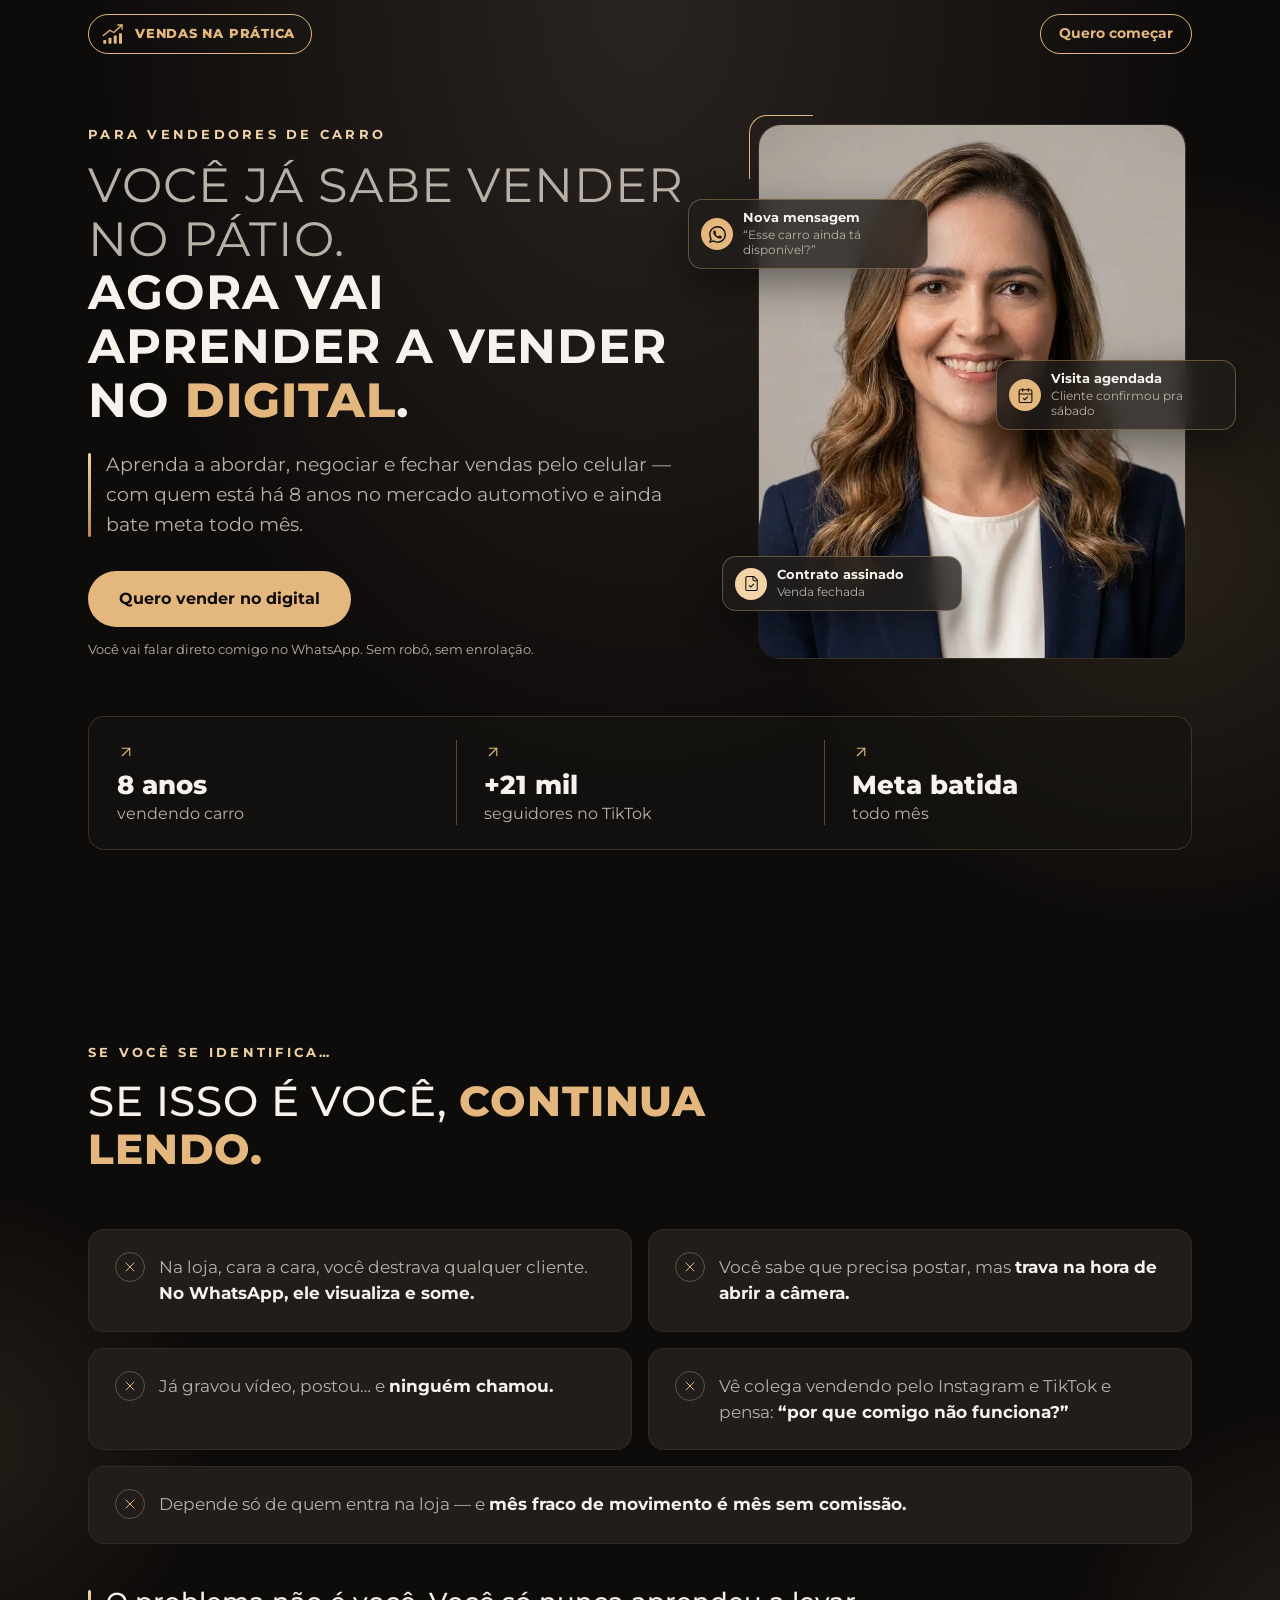
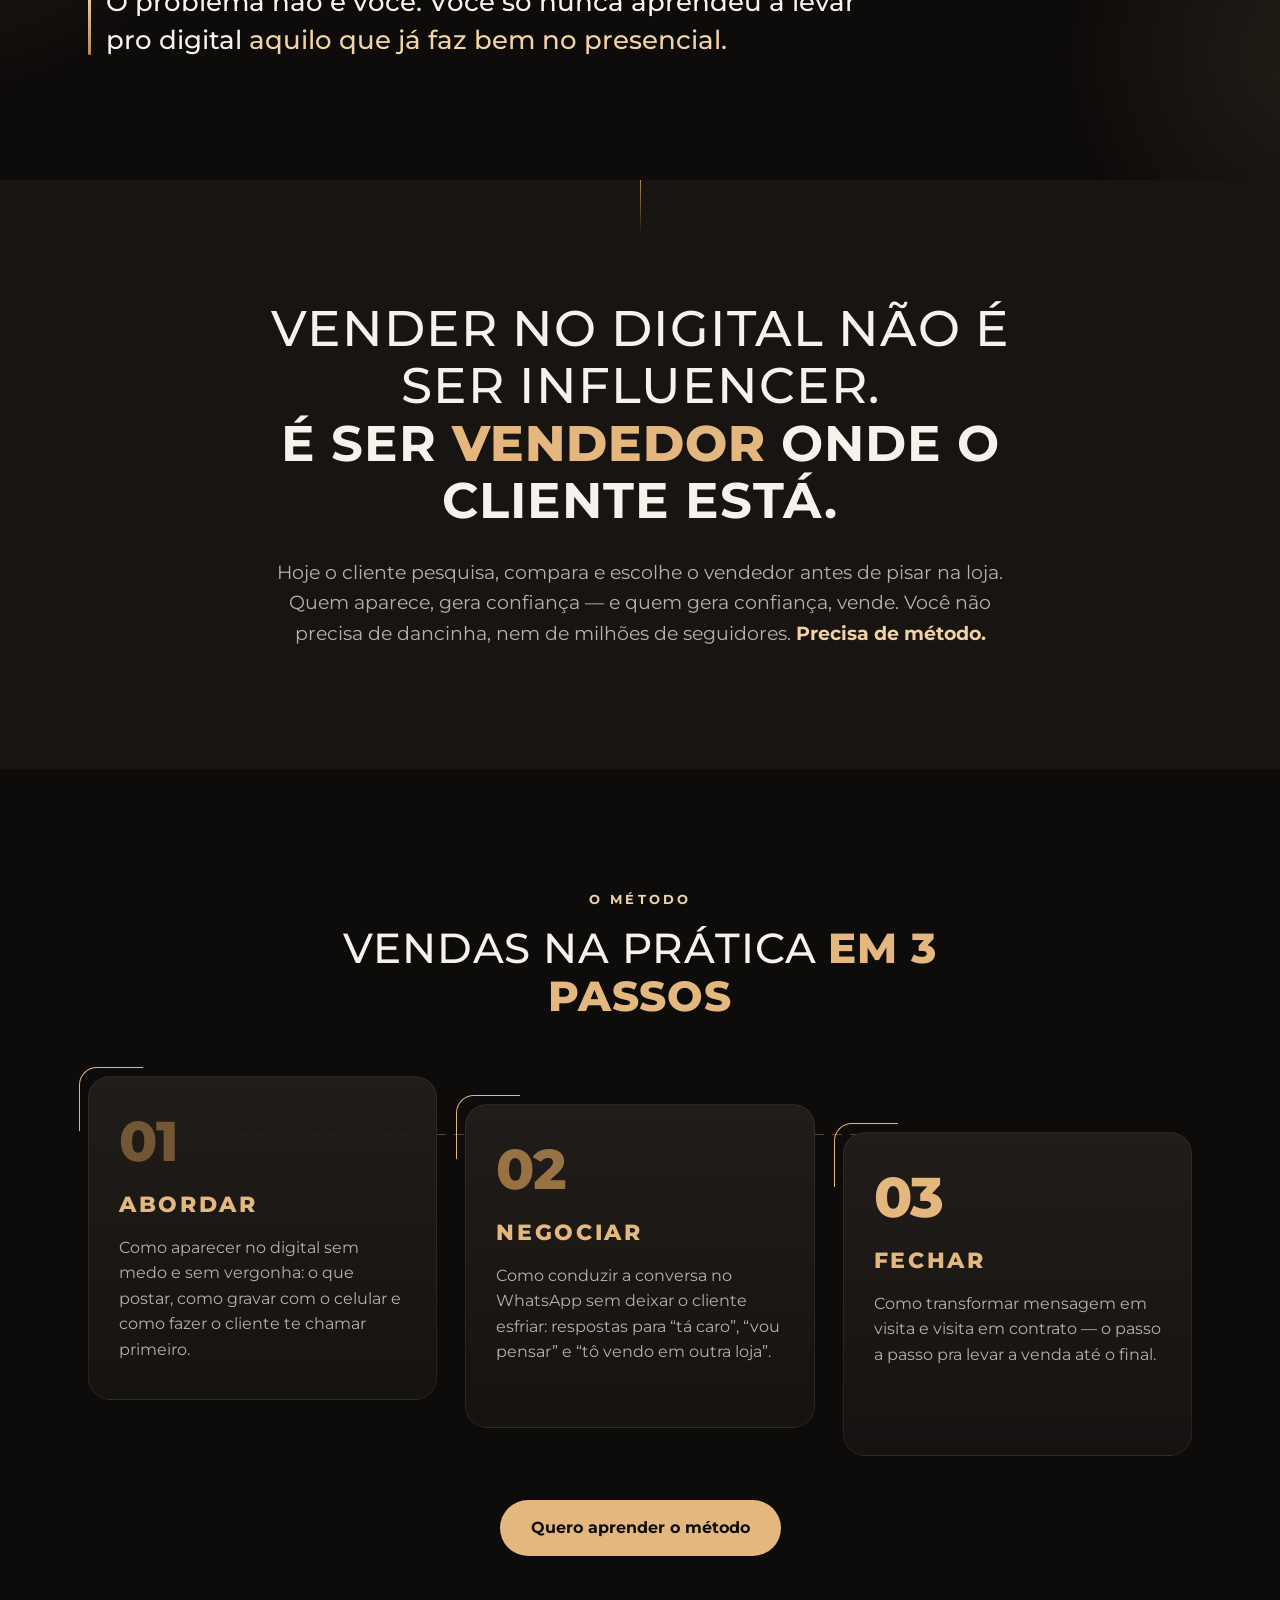
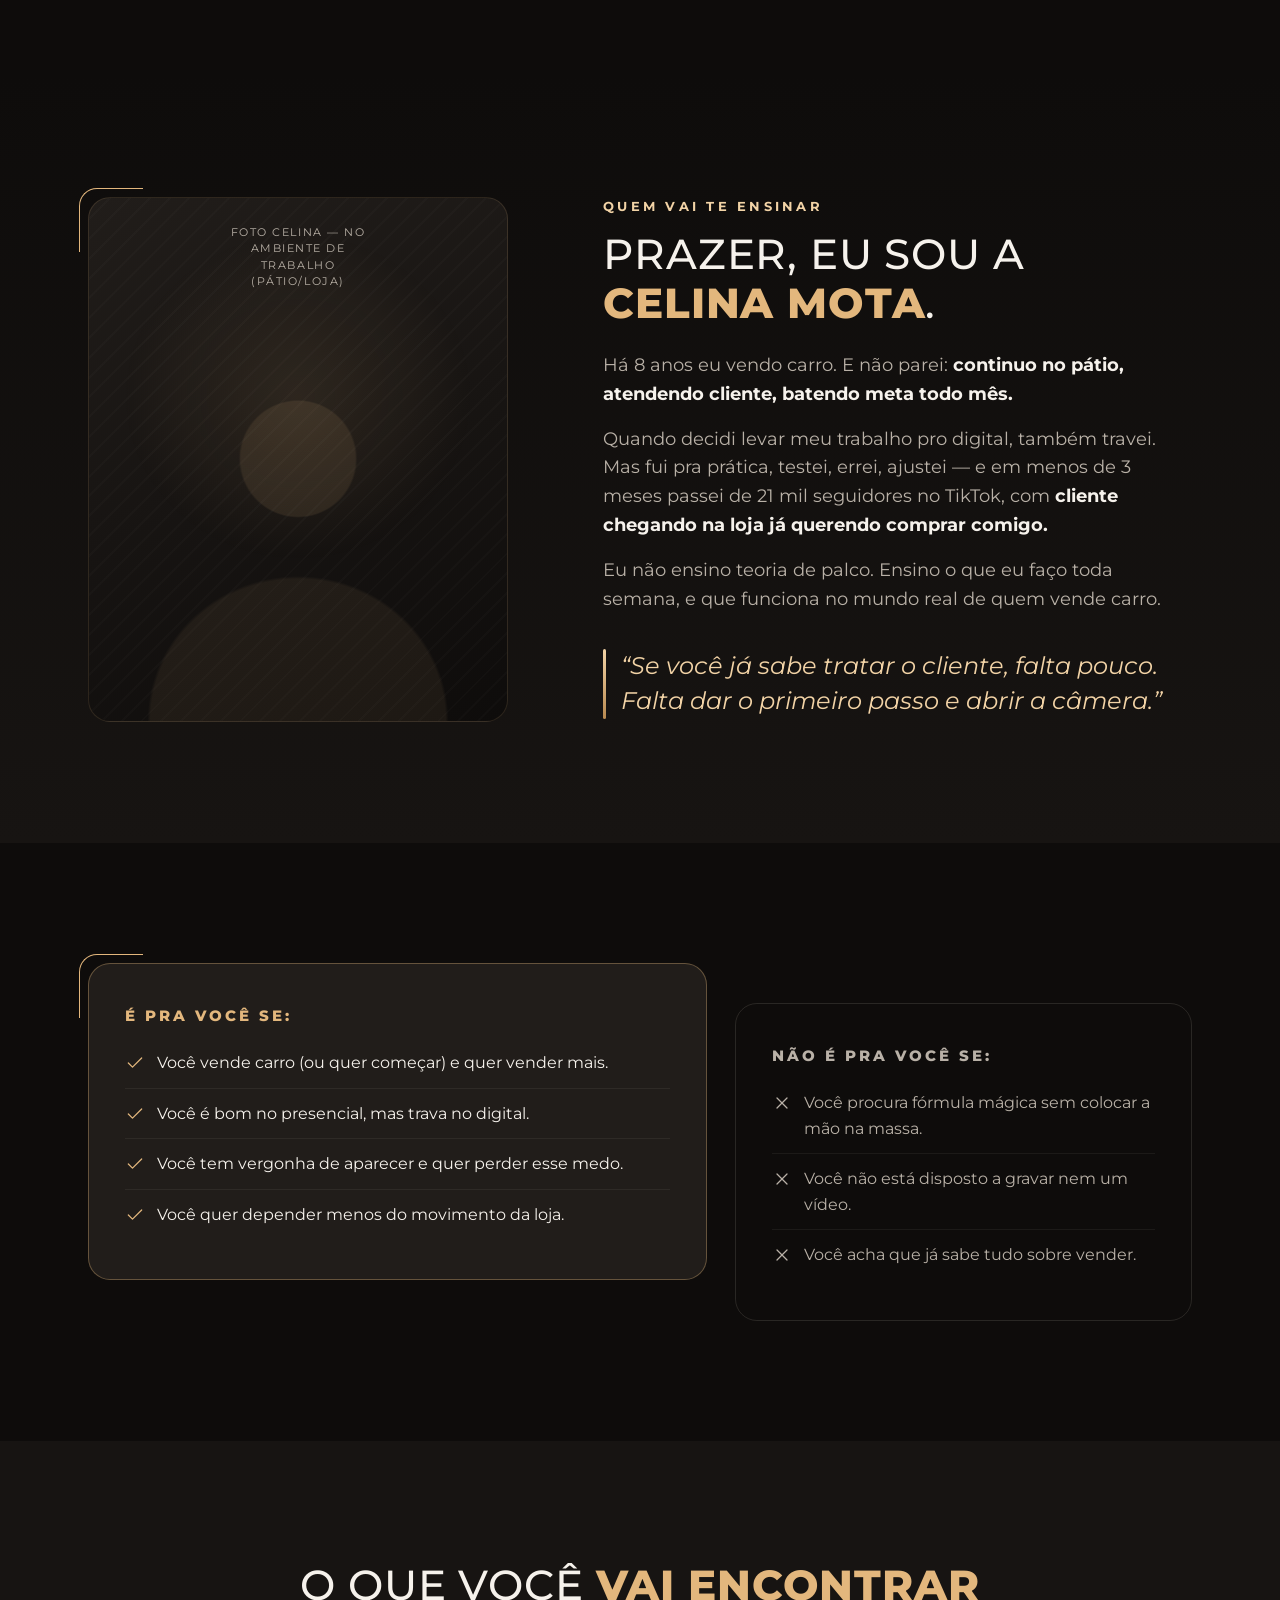
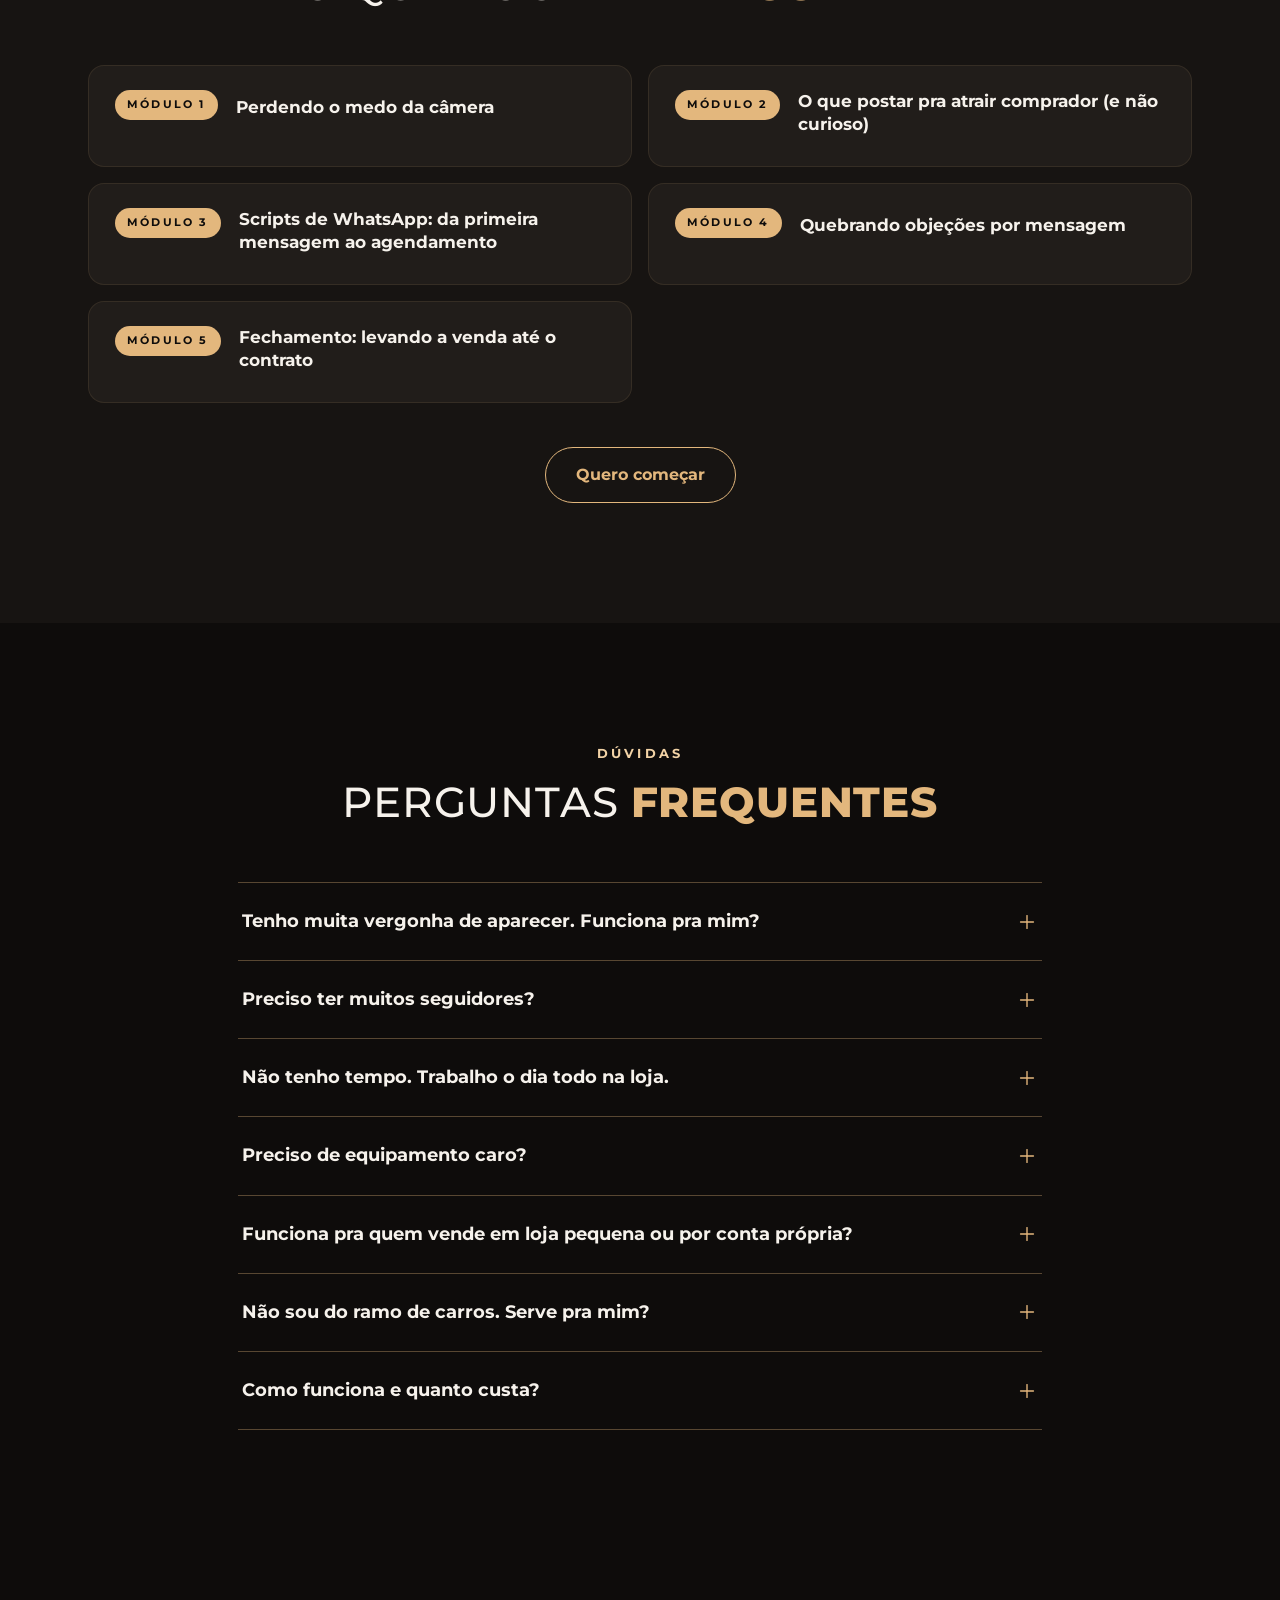
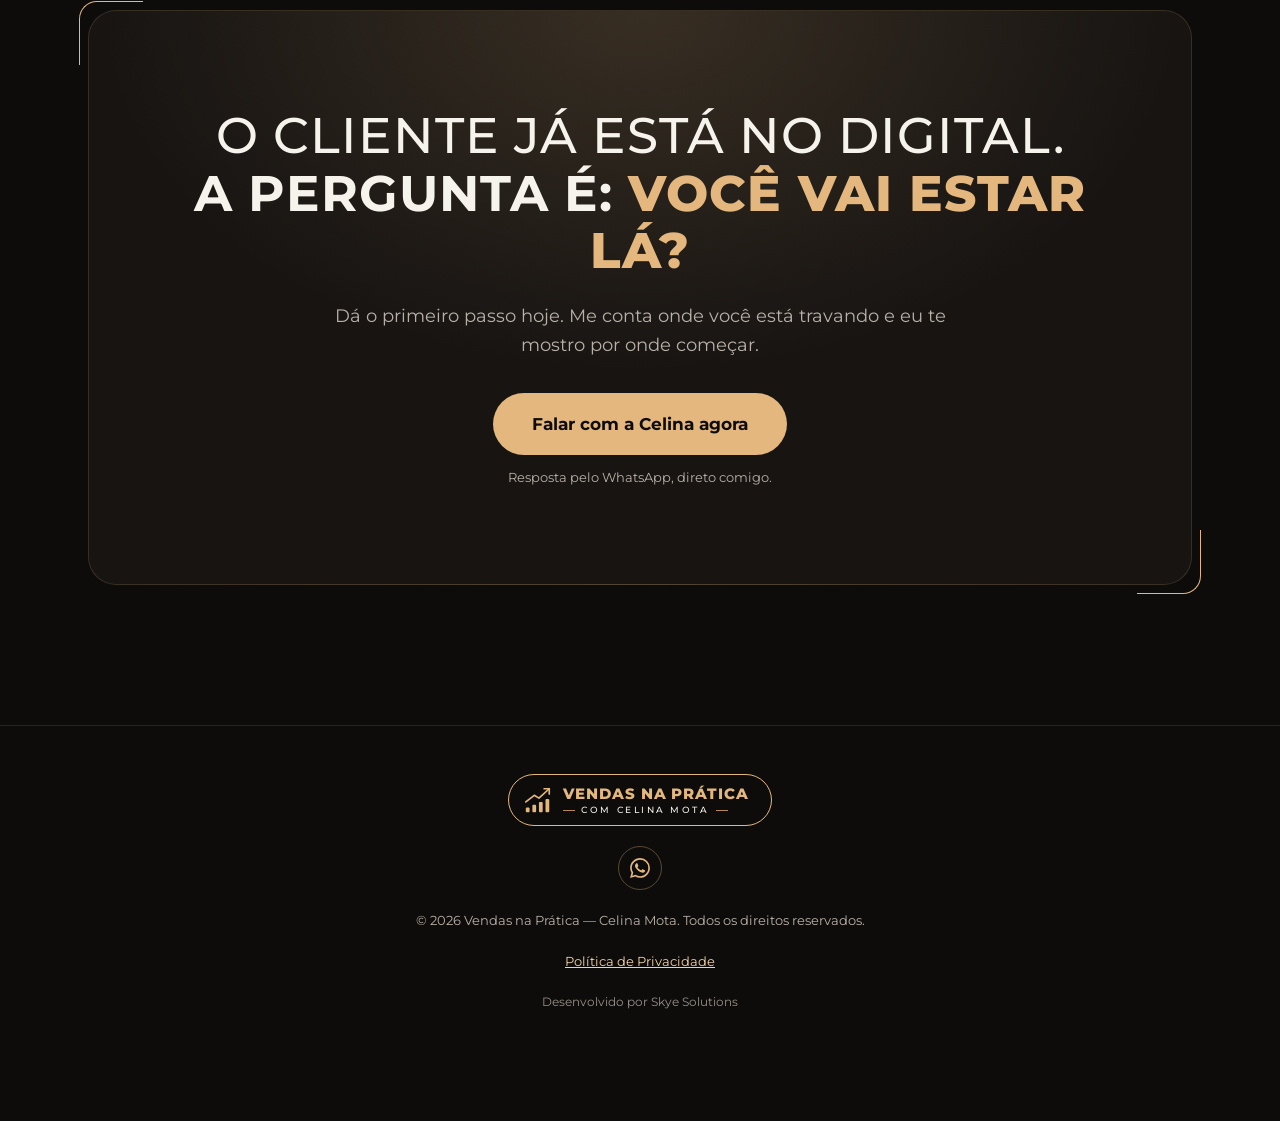
==== commit 56c9bbf4: "Foto da Celina no hero, imagem OG e número de WhatsApp Co-Authored-By: Claude Opus 5.5 <noreply@anth" ====
--- a/index.html
+++ b/index.html
@@ -13,13 +13,13 @@
   <meta property="og:locale" content="pt_BR">
   <meta property="og:title" content="Vendas na Prática — Aprenda a vender carro no digital | Celina Mota">
   <meta property="og:description" content="Aprenda a abordar, negociar e fechar vendas de carro pelo digital com Celina Mota, vendedora há 8 anos e +21 mil seguidores no TikTok.">
-  <meta property="og:image" content="/assets/og-image.jpg">
+  <meta property="og:image" content="https://rickmdrs.github.io/venda-na-pratica-page-/assets/og-image.jpg">
   <meta property="og:image:width" content="1200">
   <meta property="og:image:height" content="630">
   <meta name="twitter:card" content="summary_large_image">
   <meta name="twitter:title" content="Vendas na Prática — Aprenda a vender carro no digital | Celina Mota">
   <meta name="twitter:description" content="Aprenda a abordar, negociar e fechar vendas de carro pelo digital com Celina Mota, vendedora há 8 anos e +21 mil seguidores no TikTok.">
-  <meta name="twitter:image" content="/assets/og-image.jpg">
+  <meta name="twitter:image" content="https://rickmdrs.github.io/venda-na-pratica-page-/assets/og-image.jpg">
 
   <!-- Fontes -->
   <link rel="preconnect" href="https://fonts.googleapis.com">
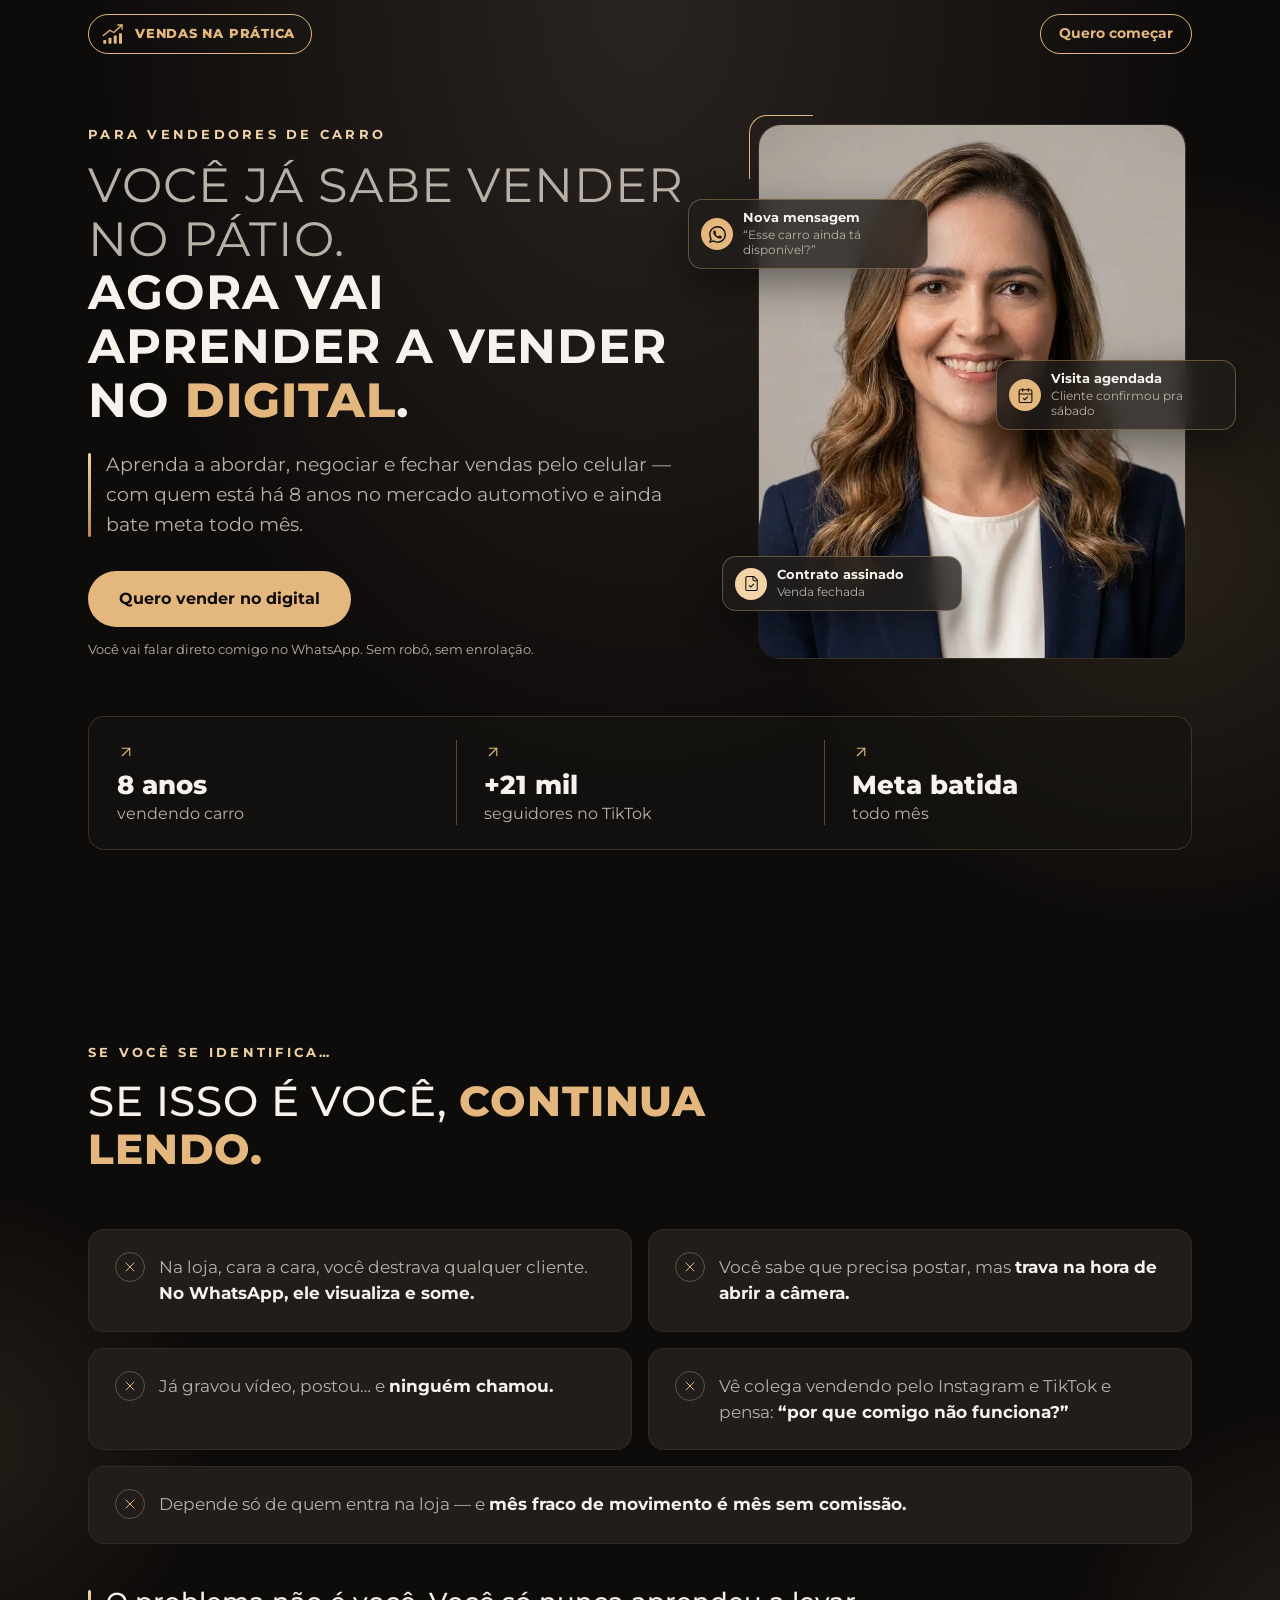
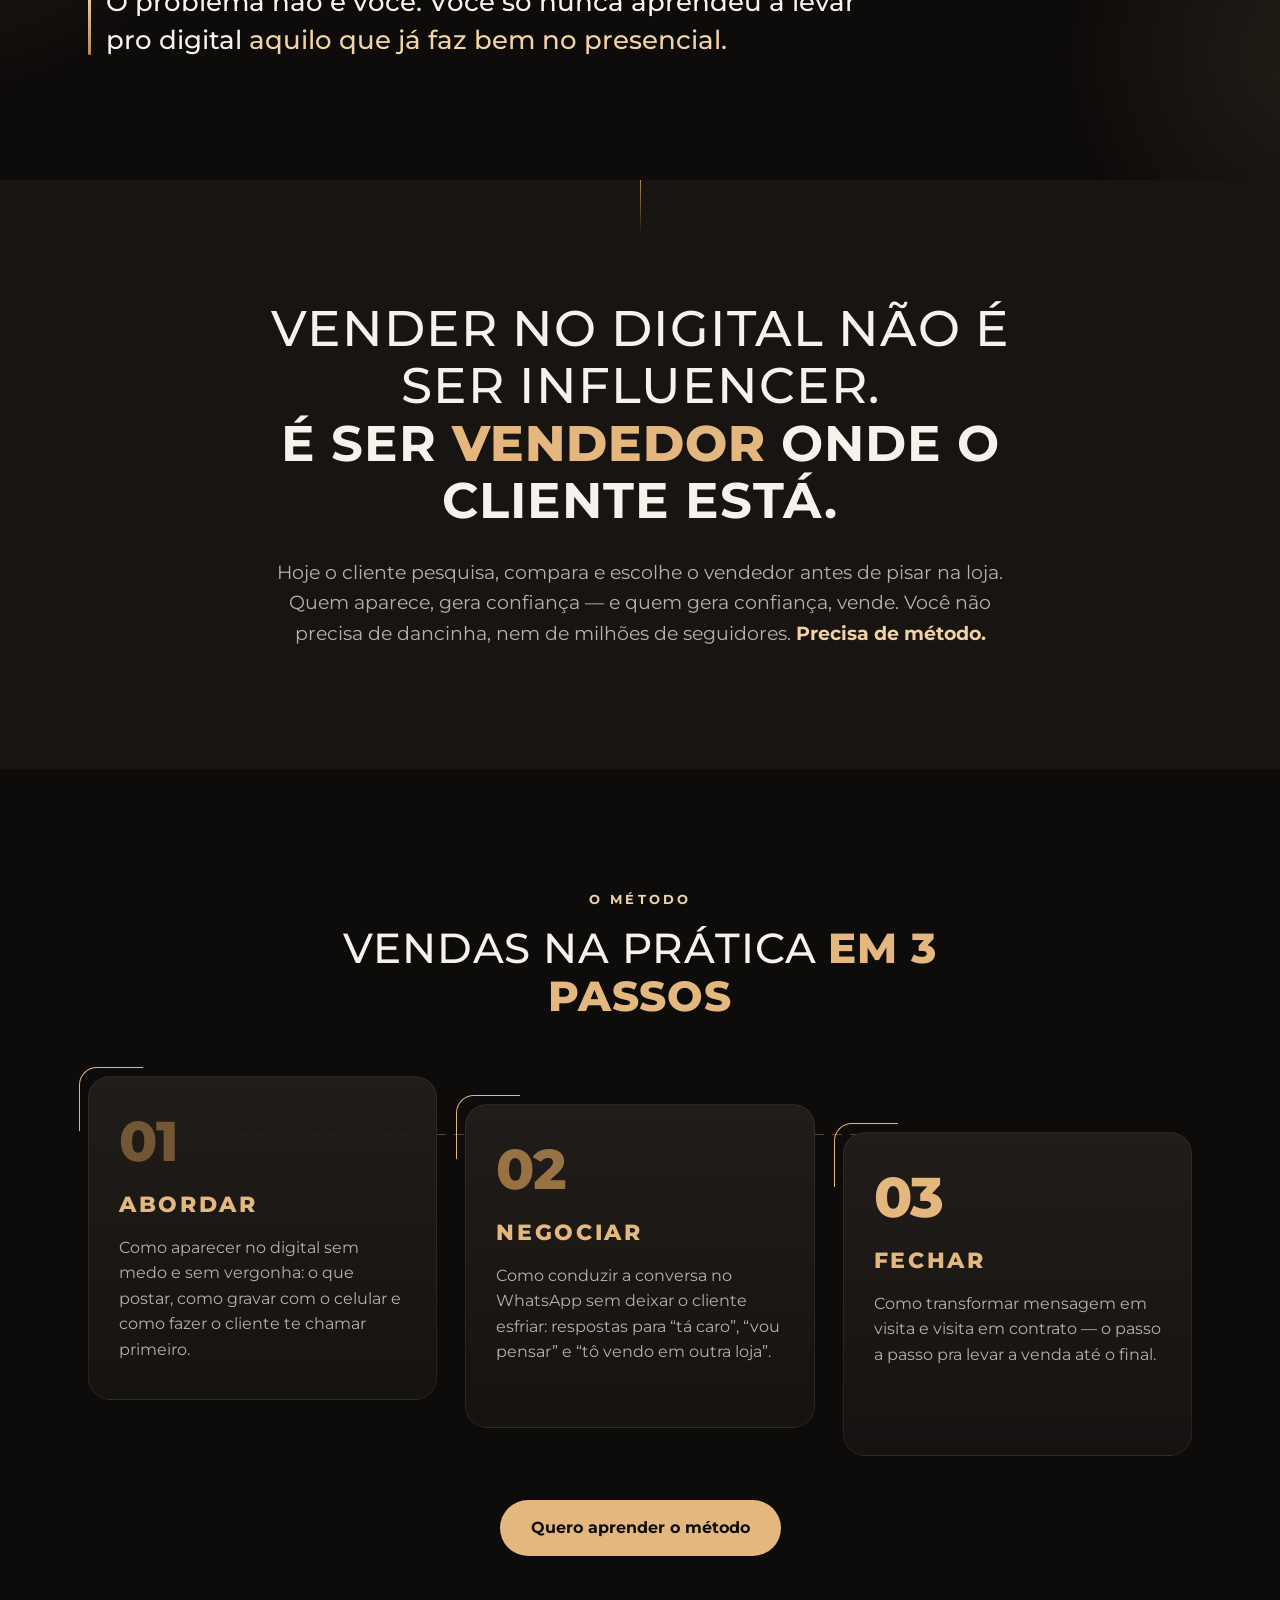
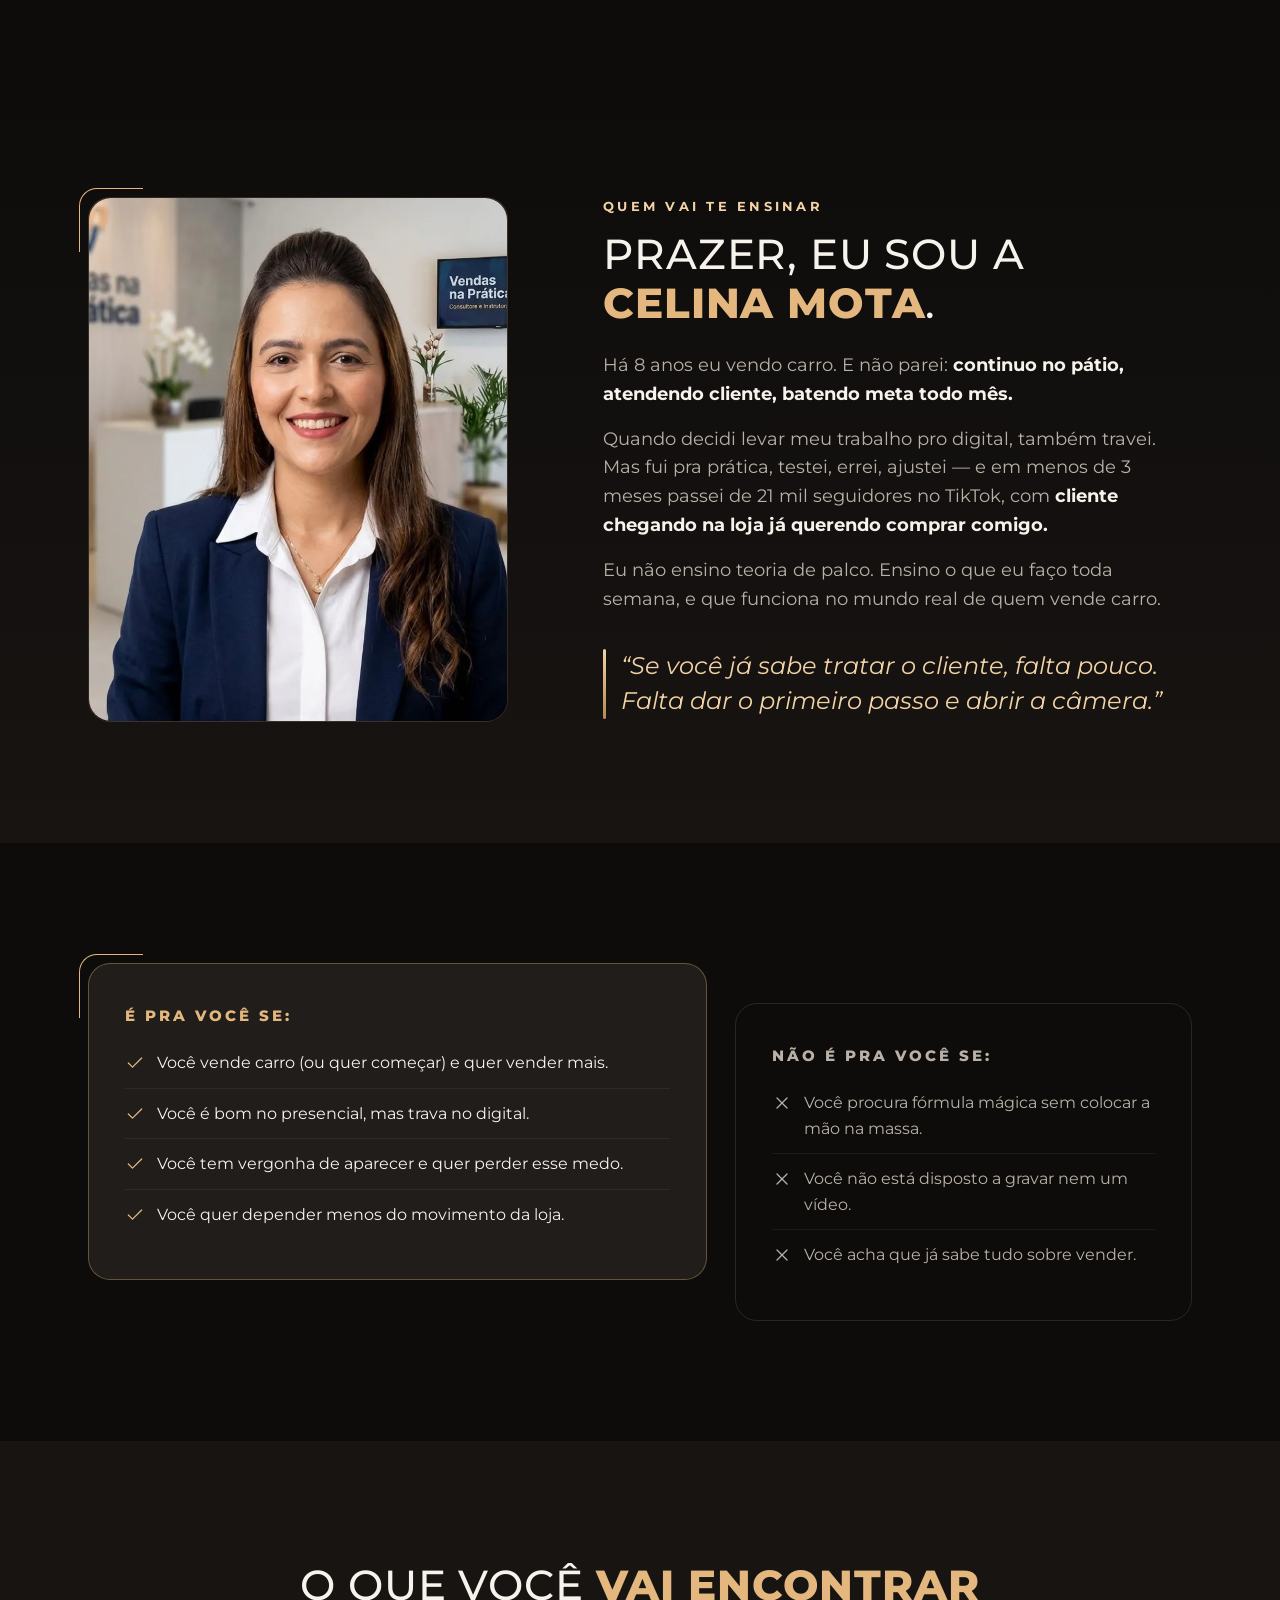
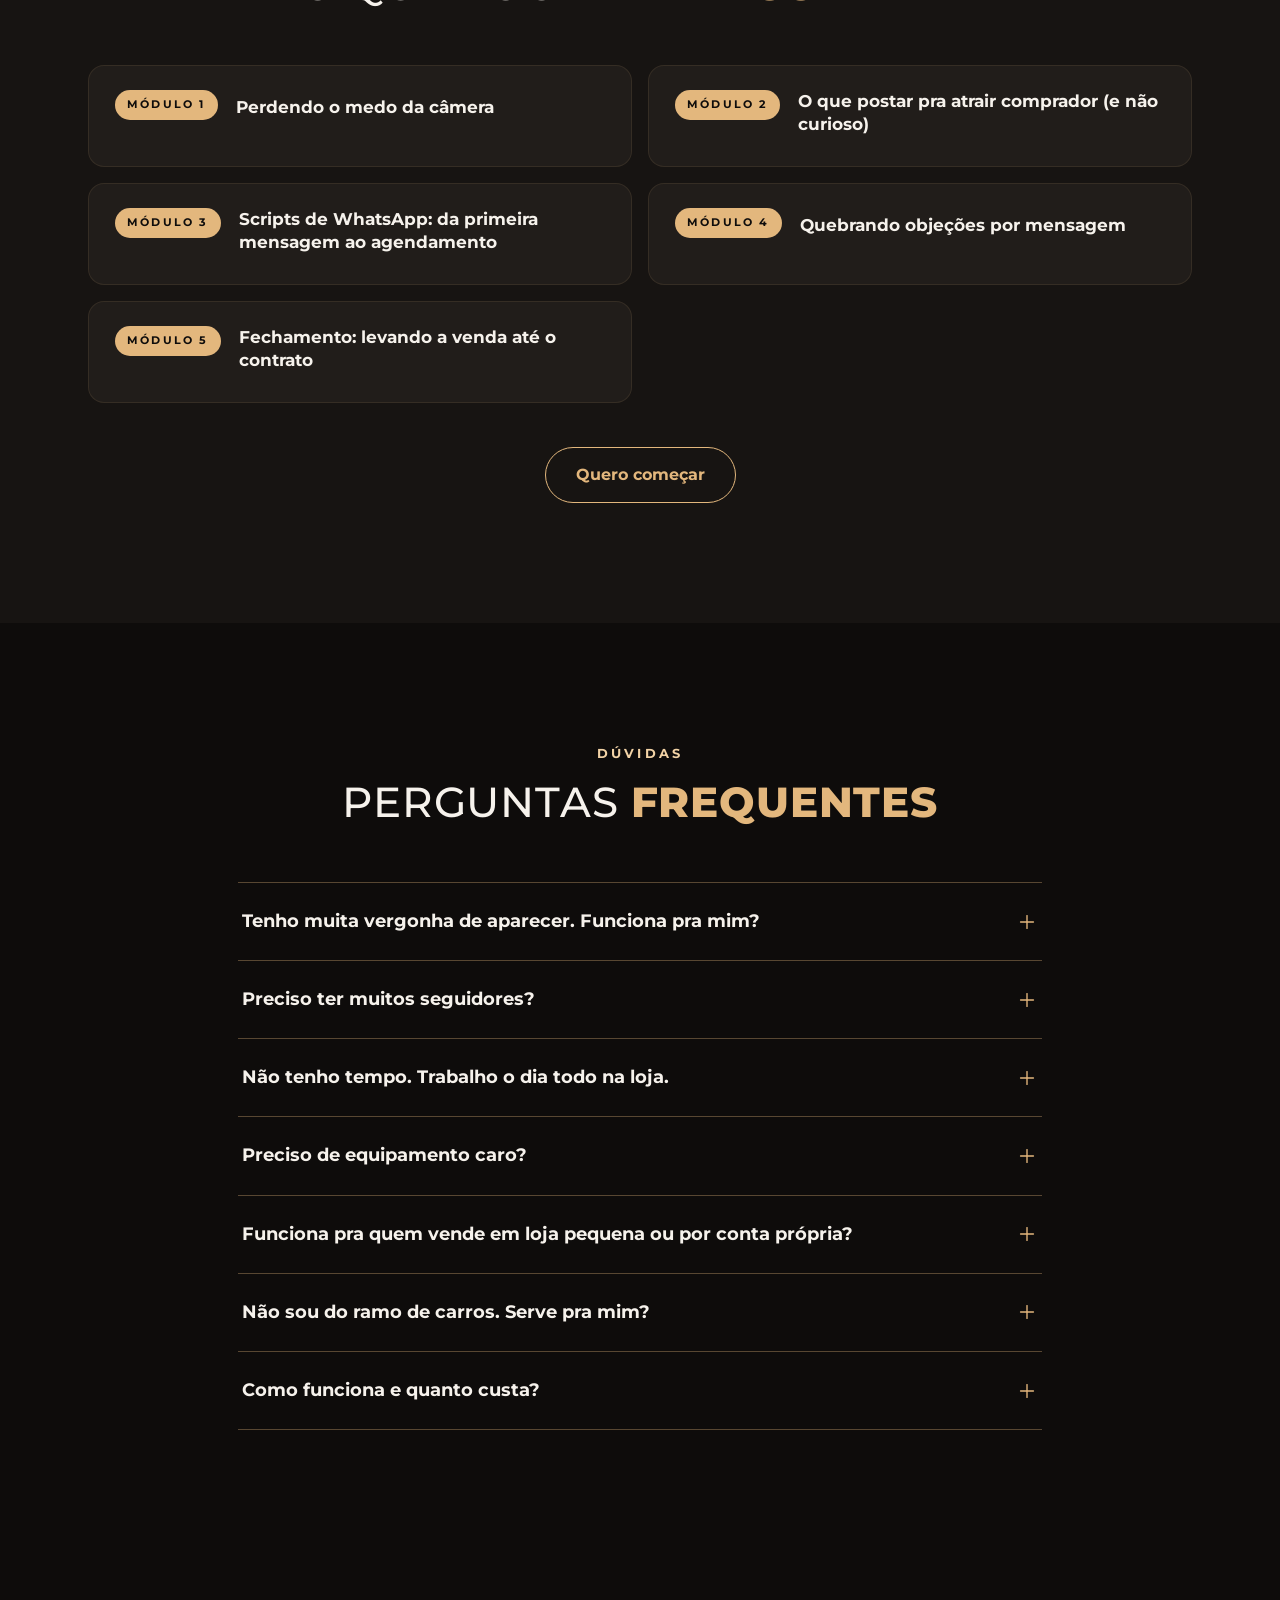
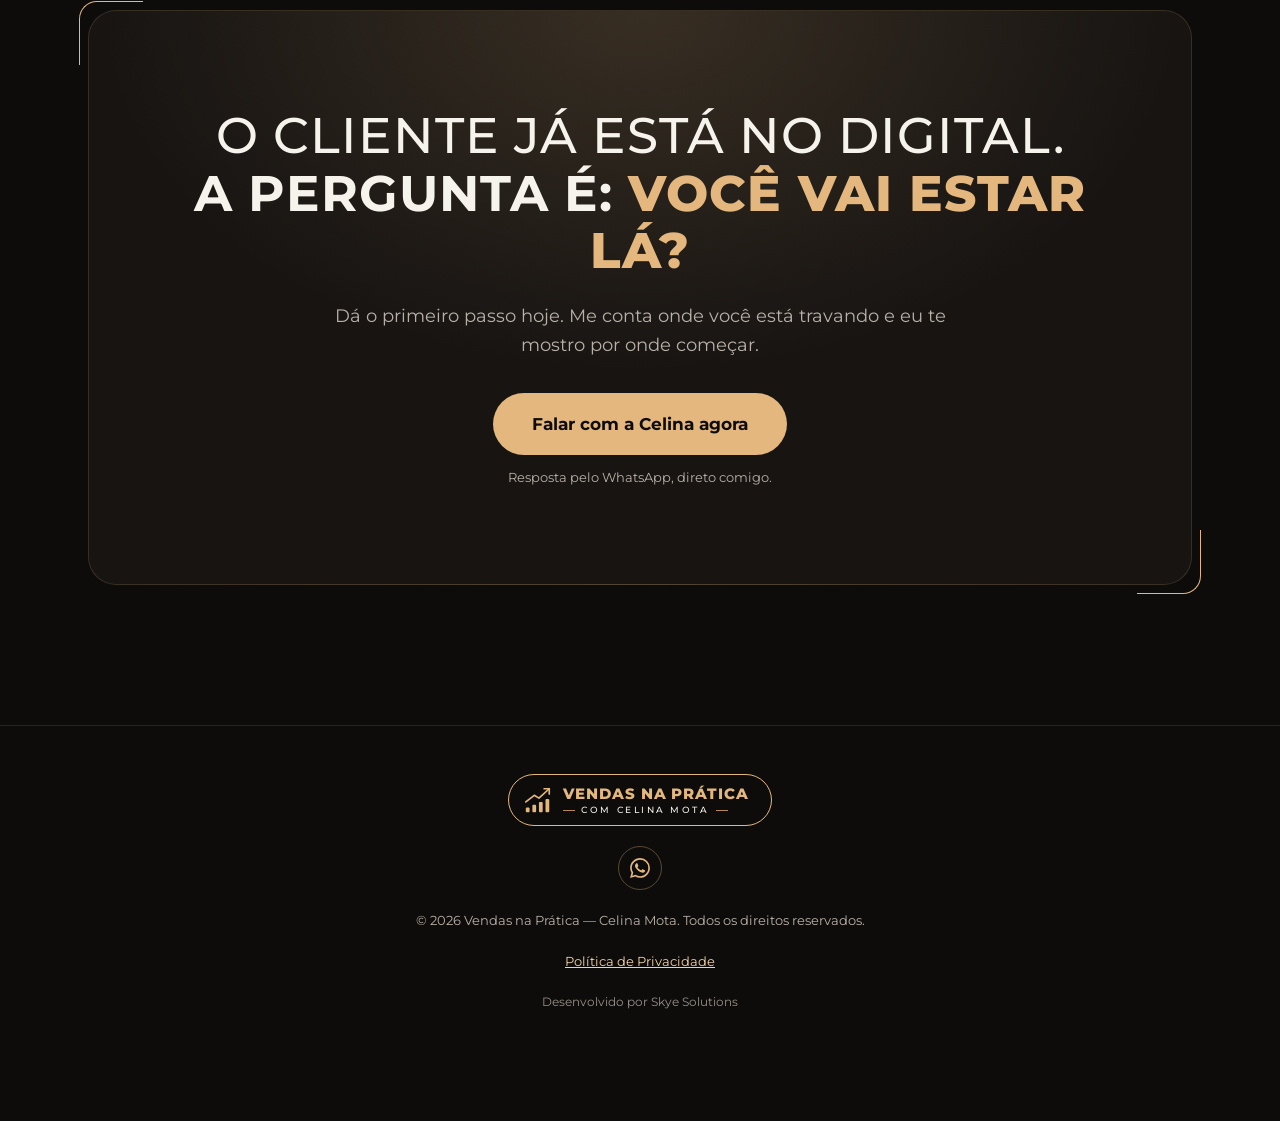
==== commit 157a312b: "Foto da seção Sobre e novo número de WhatsApp Co-Authored-By: Claude Opus 5.5 <noreply@anthropic.com" ====
--- a/index.html
+++ b/index.html
@@ -169,7 +169,7 @@
   <section class="sec sec--about" aria-labelledby="sobre-title">
     <div class="wrap about">
       <figure class="media media--about corner reveal">
-        <img src="assets/celina-sobre.webp" alt="Celina Mota no pátio da loja onde trabalha" width="800" height="1000" loading="lazy" onerror="this.remove()">
+        <img src="assets/celina-sobre.webp" alt="Celina Mota sorrindo no escritório do Vendas na Prática" width="800" height="1000" loading="lazy" onerror="this.remove()">
         <figcaption class="ph" aria-hidden="true"><span>FOTO CELINA — no ambiente de trabalho (pátio/loja)</span></figcaption>
       </figure>
 
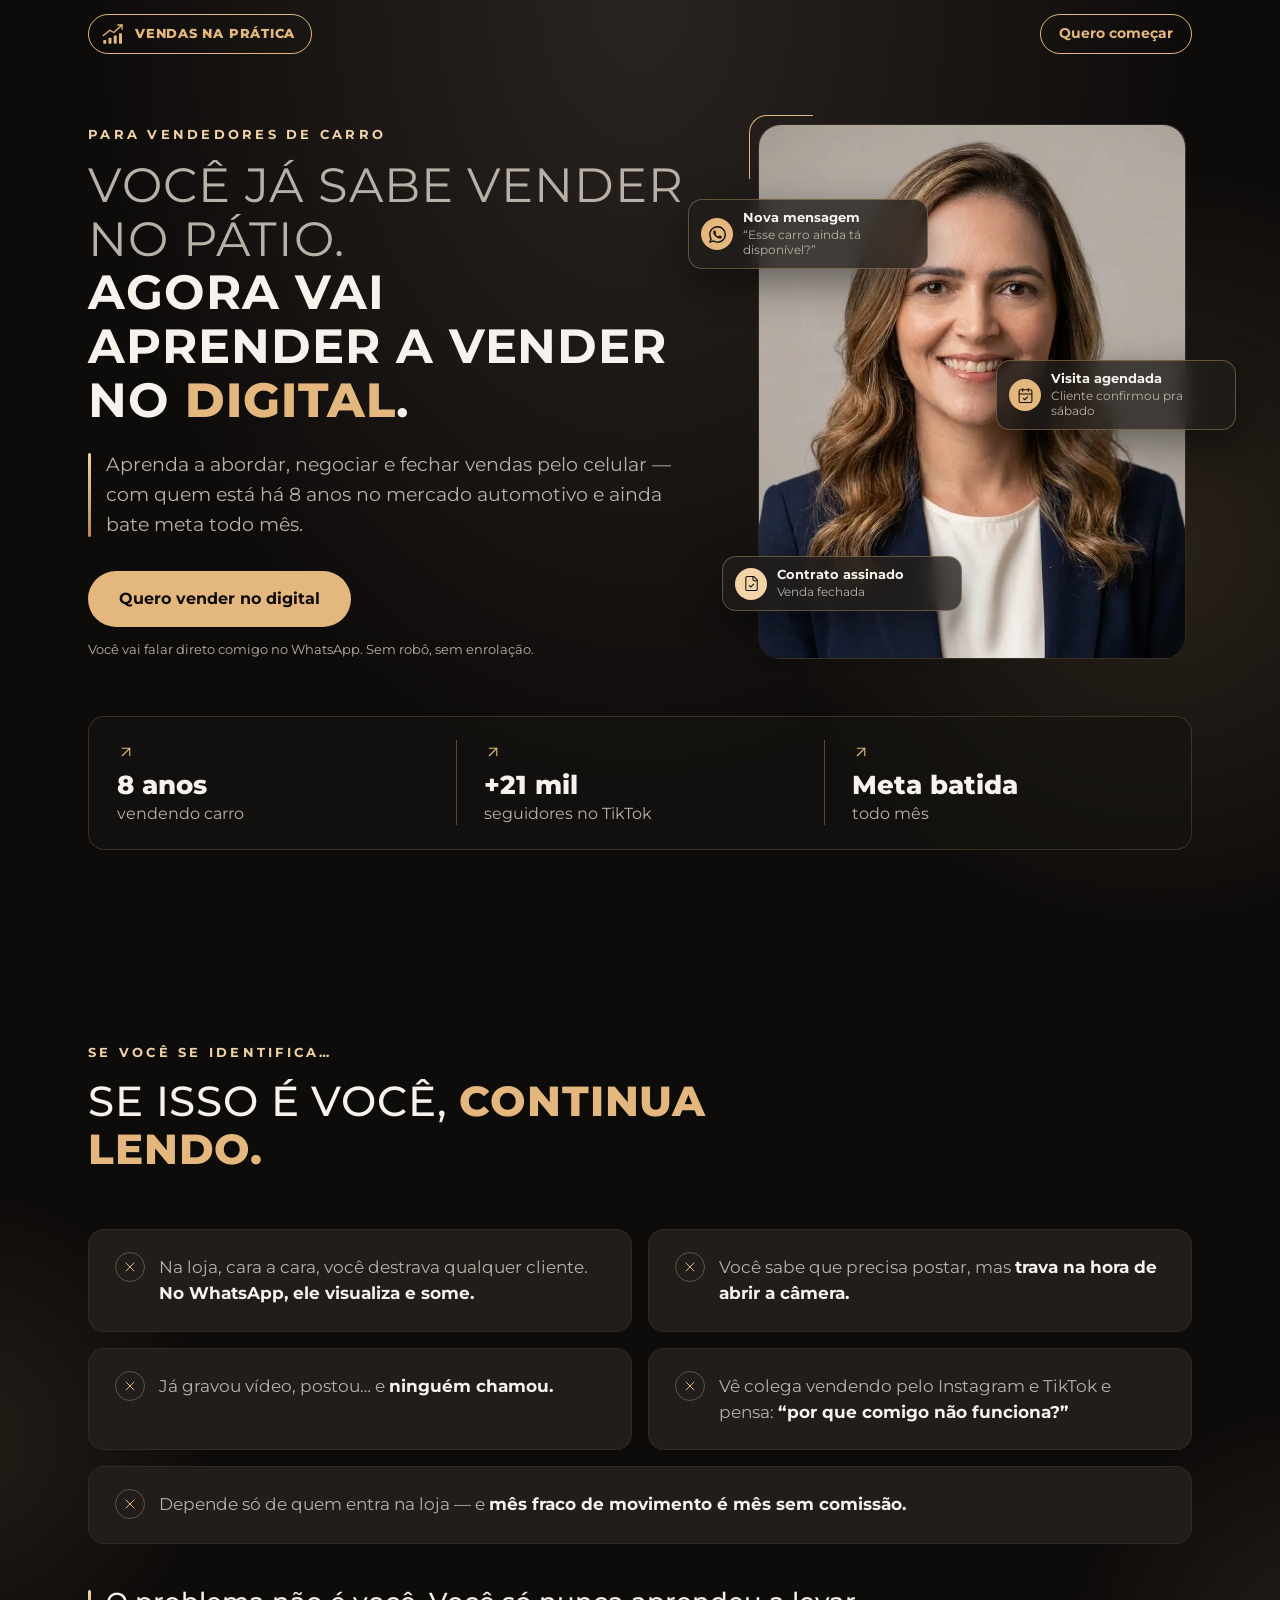
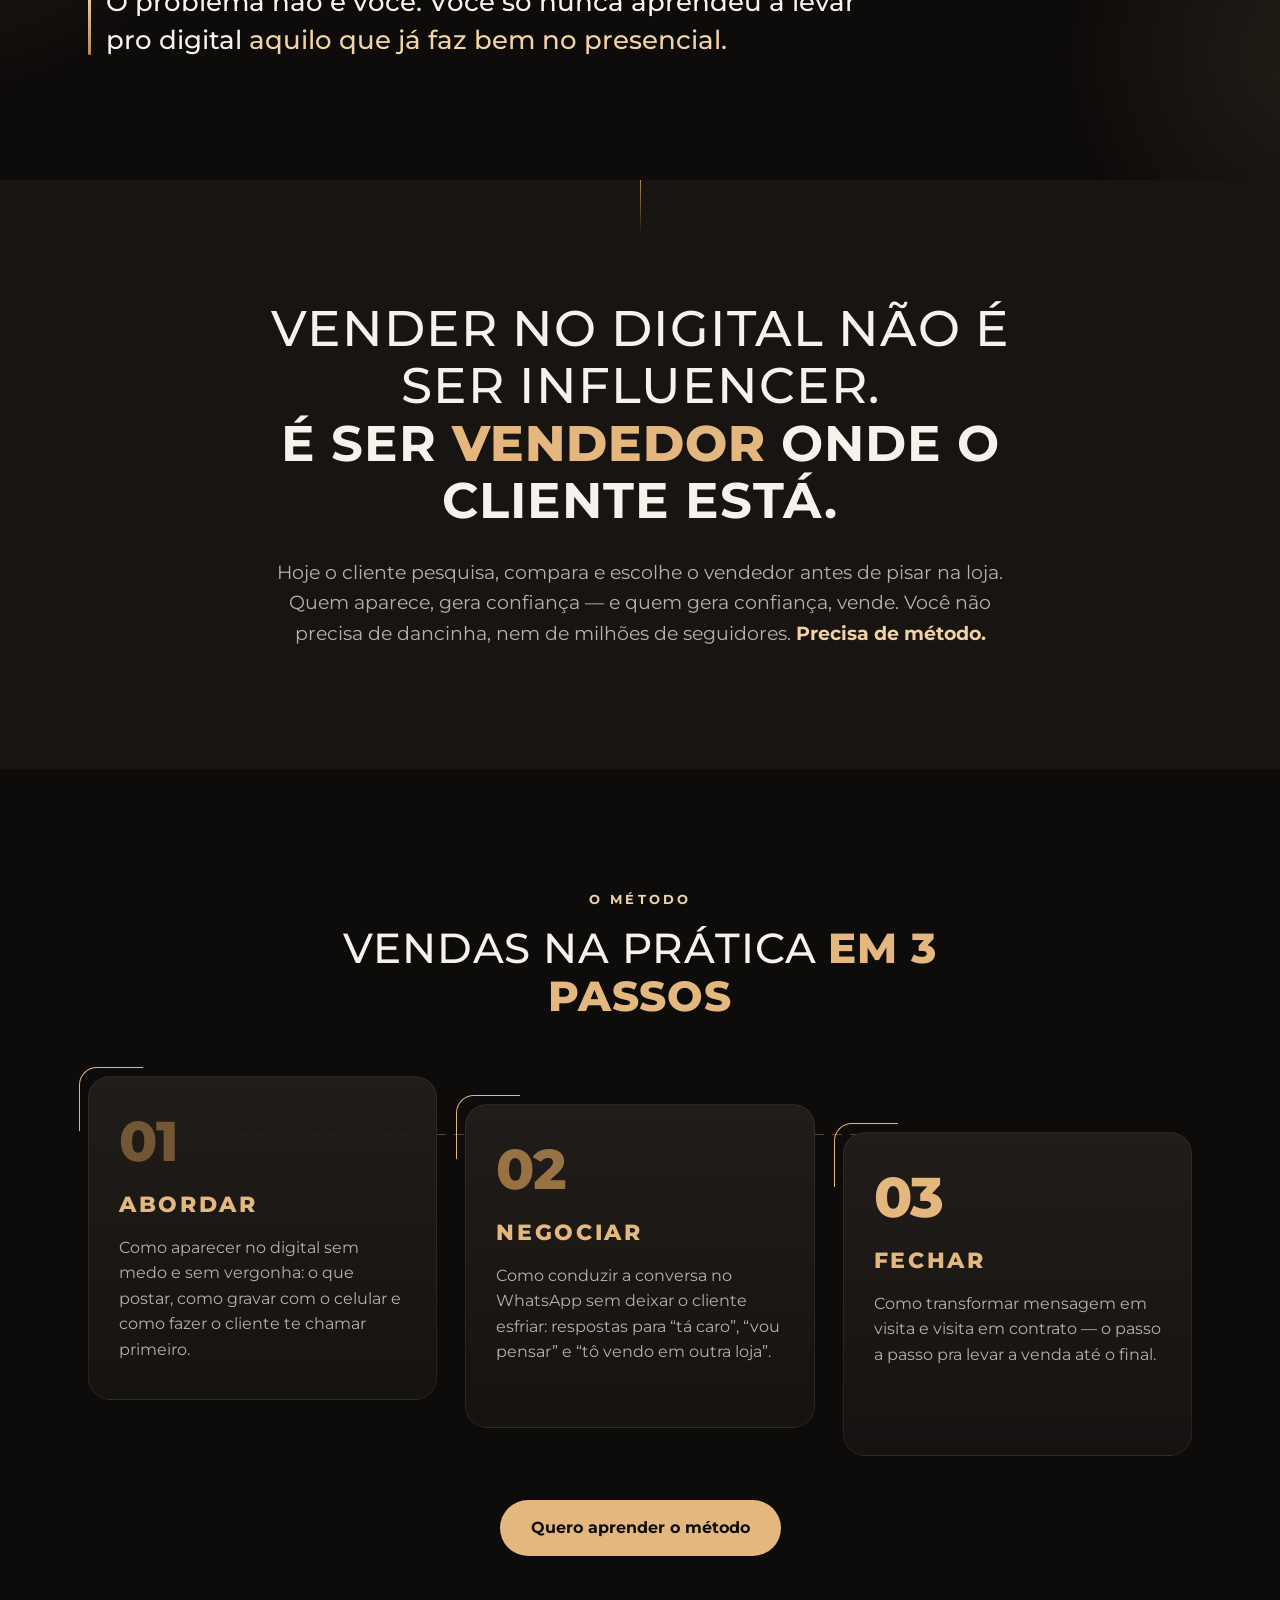
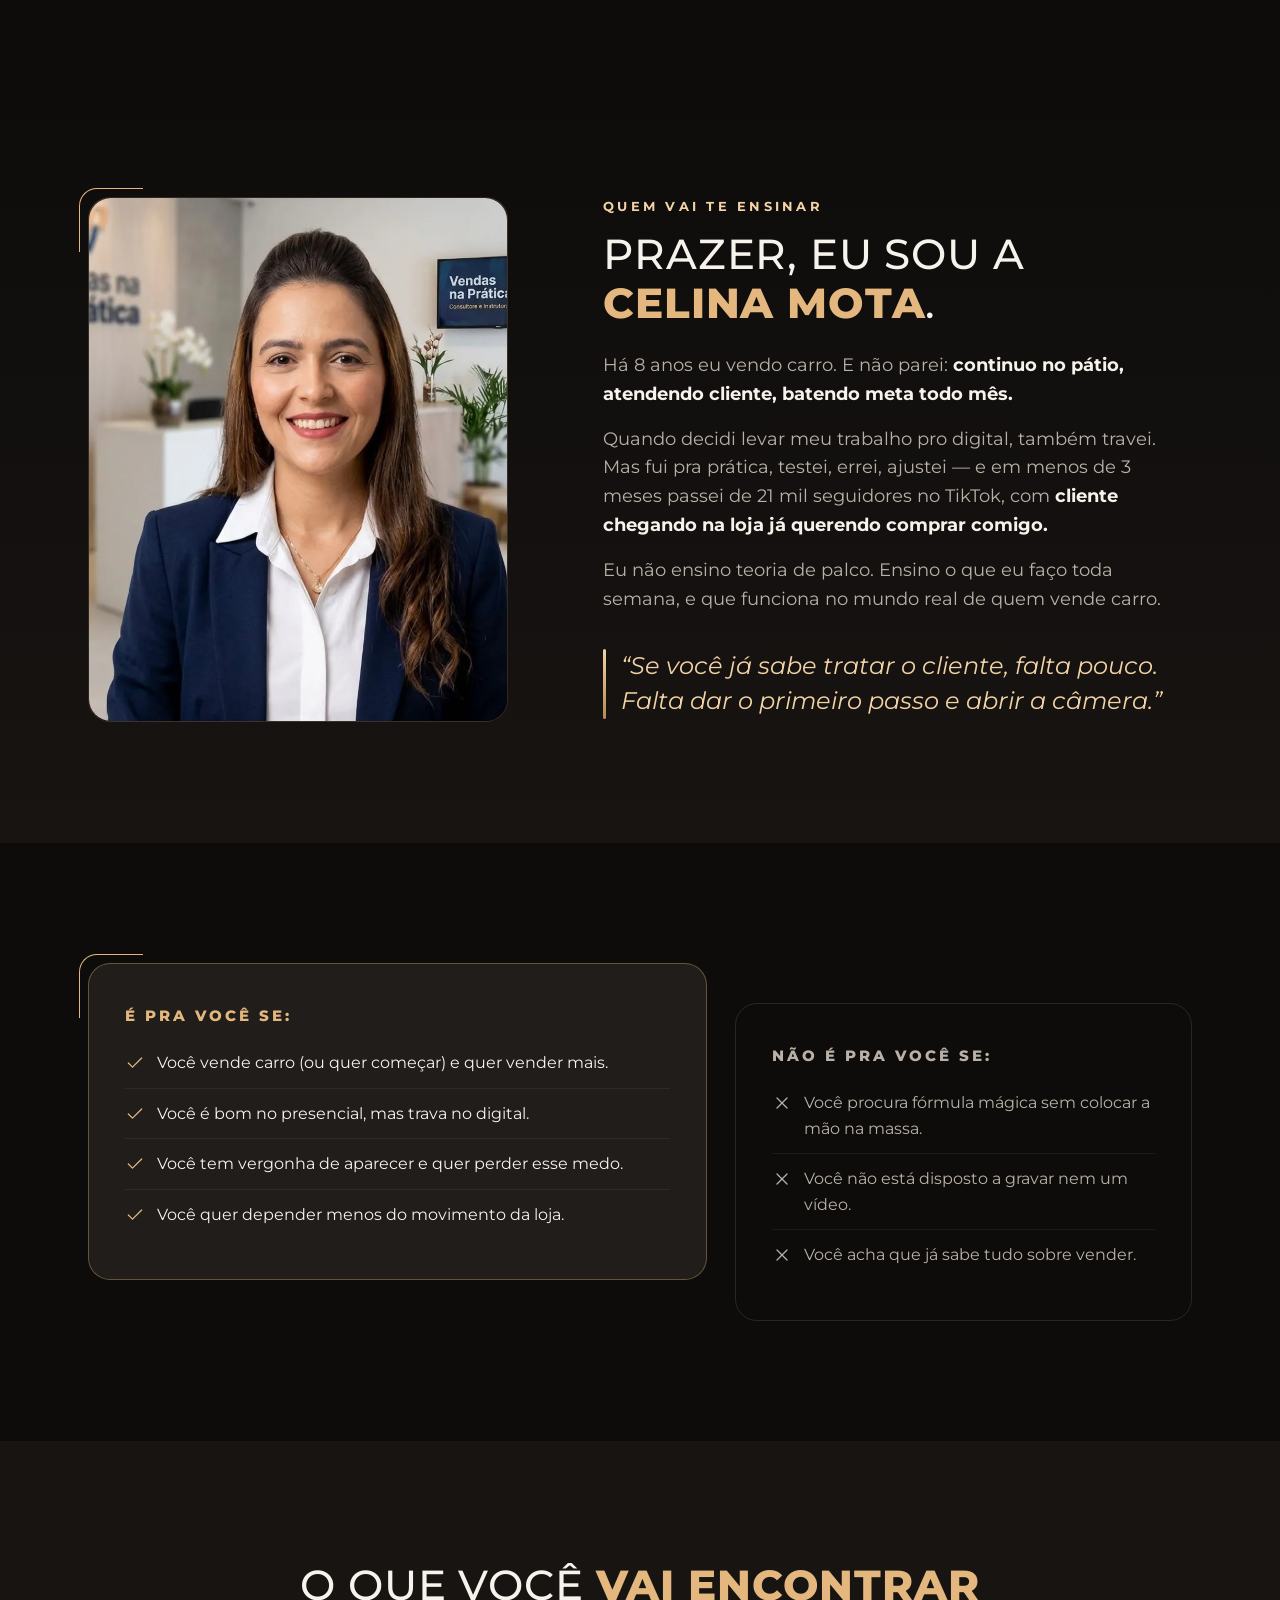
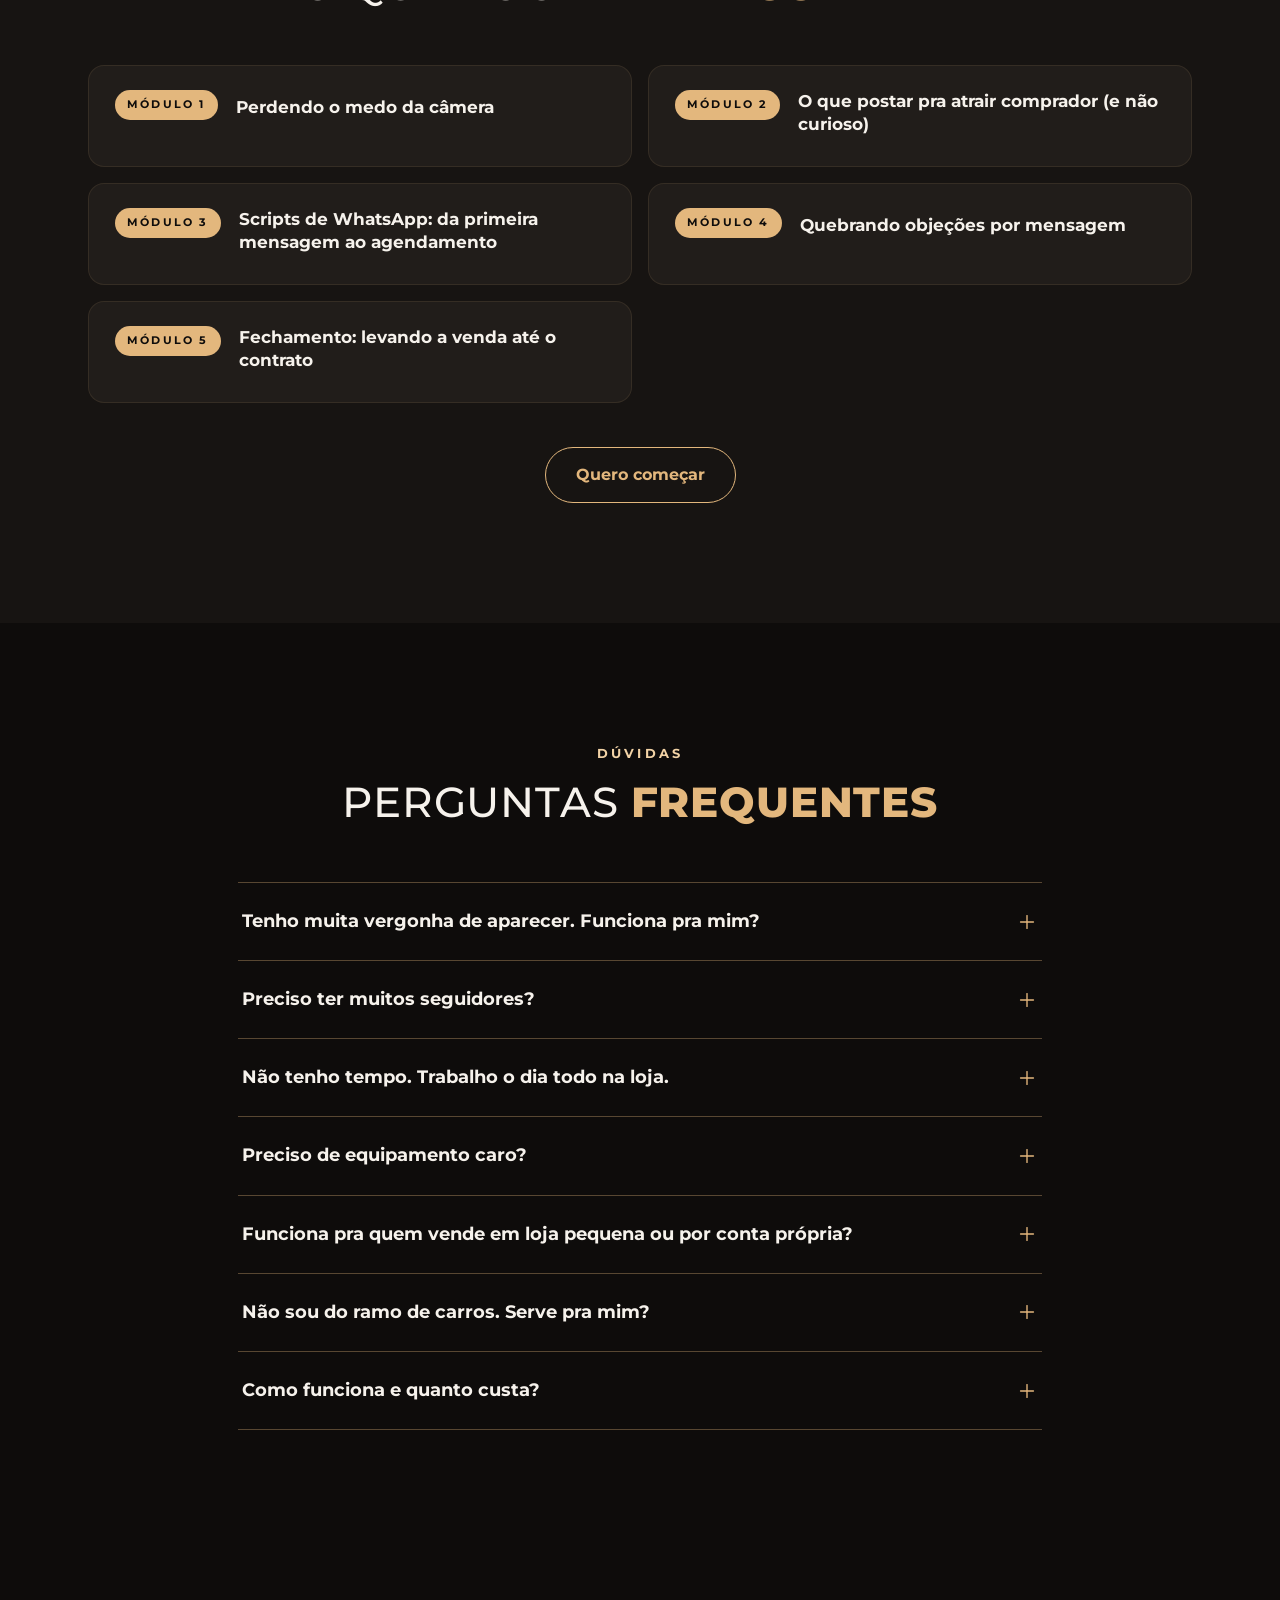
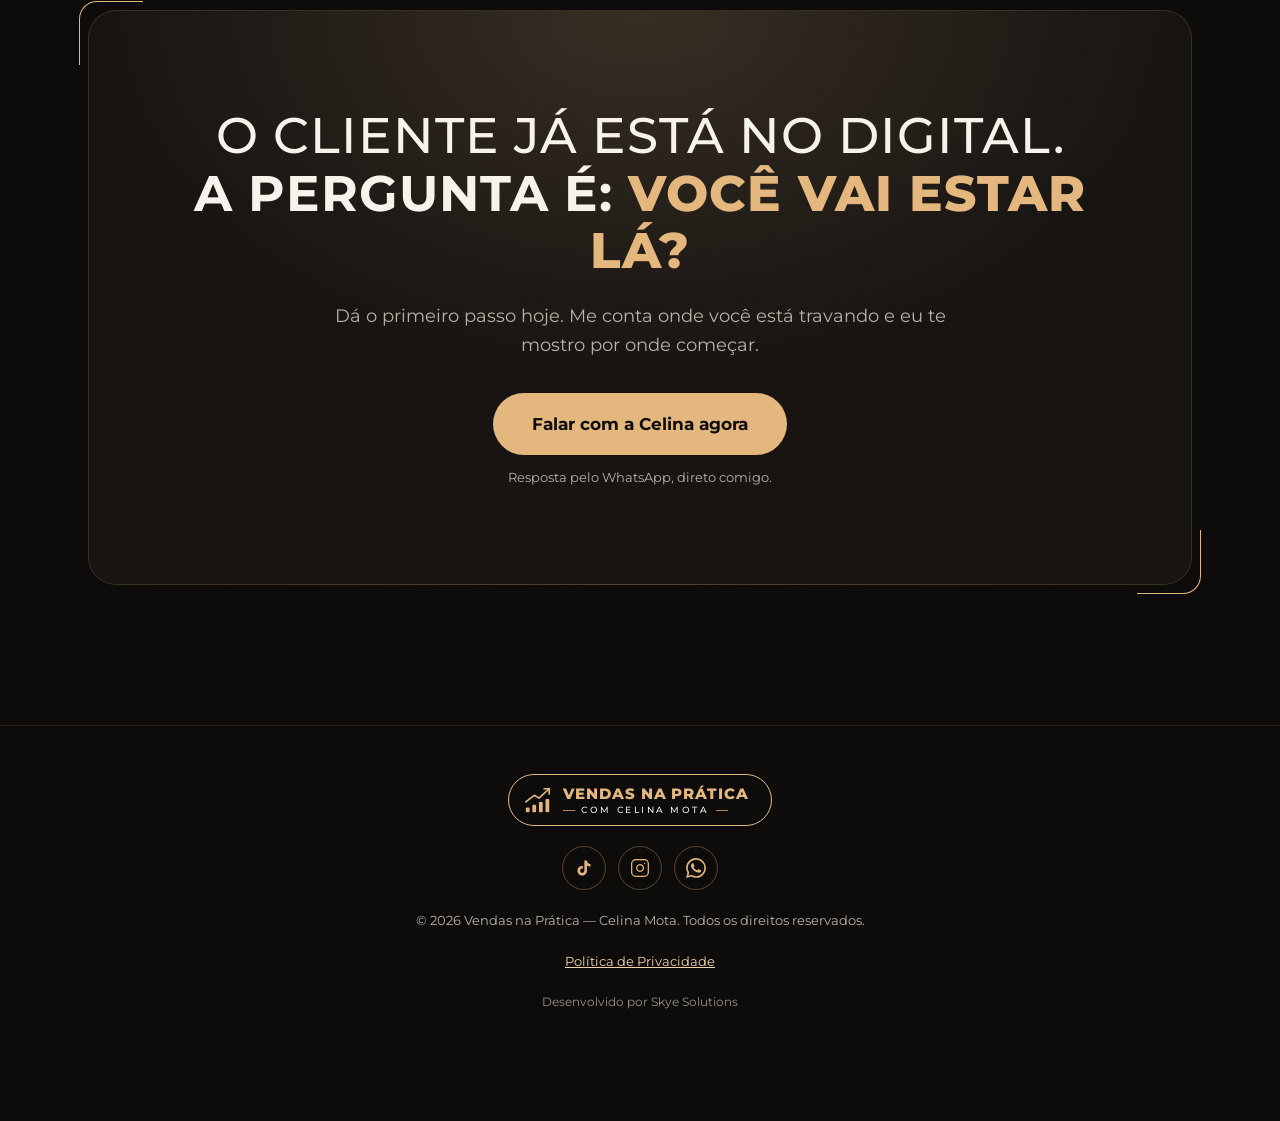
==== commit d10a4538: "Domínio celinamota.com.br (CNAME, canonical e OG) Co-Authored-By: Claude Opus 5.5 <noreply@anthropic" ====
--- a/index.html
+++ b/index.html
@@ -9,17 +9,19 @@
   <link rel="icon" href="assets/favicon.svg" type="image/svg+xml">
 
   <!-- Open Graph / Twitter -->
+  <link rel="canonical" href="https://celinamota.com.br/">
+  <meta property="og:url" content="https://celinamota.com.br/">
   <meta property="og:type" content="website">
   <meta property="og:locale" content="pt_BR">
   <meta property="og:title" content="Vendas na Prática — Aprenda a vender carro no digital | Celina Mota">
   <meta property="og:description" content="Aprenda a abordar, negociar e fechar vendas de carro pelo digital com Celina Mota, vendedora há 8 anos e +21 mil seguidores no TikTok.">
-  <meta property="og:image" content="https://rickmdrs.github.io/venda-na-pratica-page-/assets/og-image.jpg">
+  <meta property="og:image" content="https://celinamota.com.br/assets/og-image.jpg">
   <meta property="og:image:width" content="1200">
   <meta property="og:image:height" content="630">
   <meta name="twitter:card" content="summary_large_image">
   <meta name="twitter:title" content="Vendas na Prática — Aprenda a vender carro no digital | Celina Mota">
   <meta name="twitter:description" content="Aprenda a abordar, negociar e fechar vendas de carro pelo digital com Celina Mota, vendedora há 8 anos e +21 mil seguidores no TikTok.">
-  <meta name="twitter:image" content="https://rickmdrs.github.io/venda-na-pratica-page-/assets/og-image.jpg">
+  <meta name="twitter:image" content="https://celinamota.com.br/assets/og-image.jpg">
 
   <!-- Fontes -->
   <link rel="preconnect" href="https://fonts.googleapis.com">
